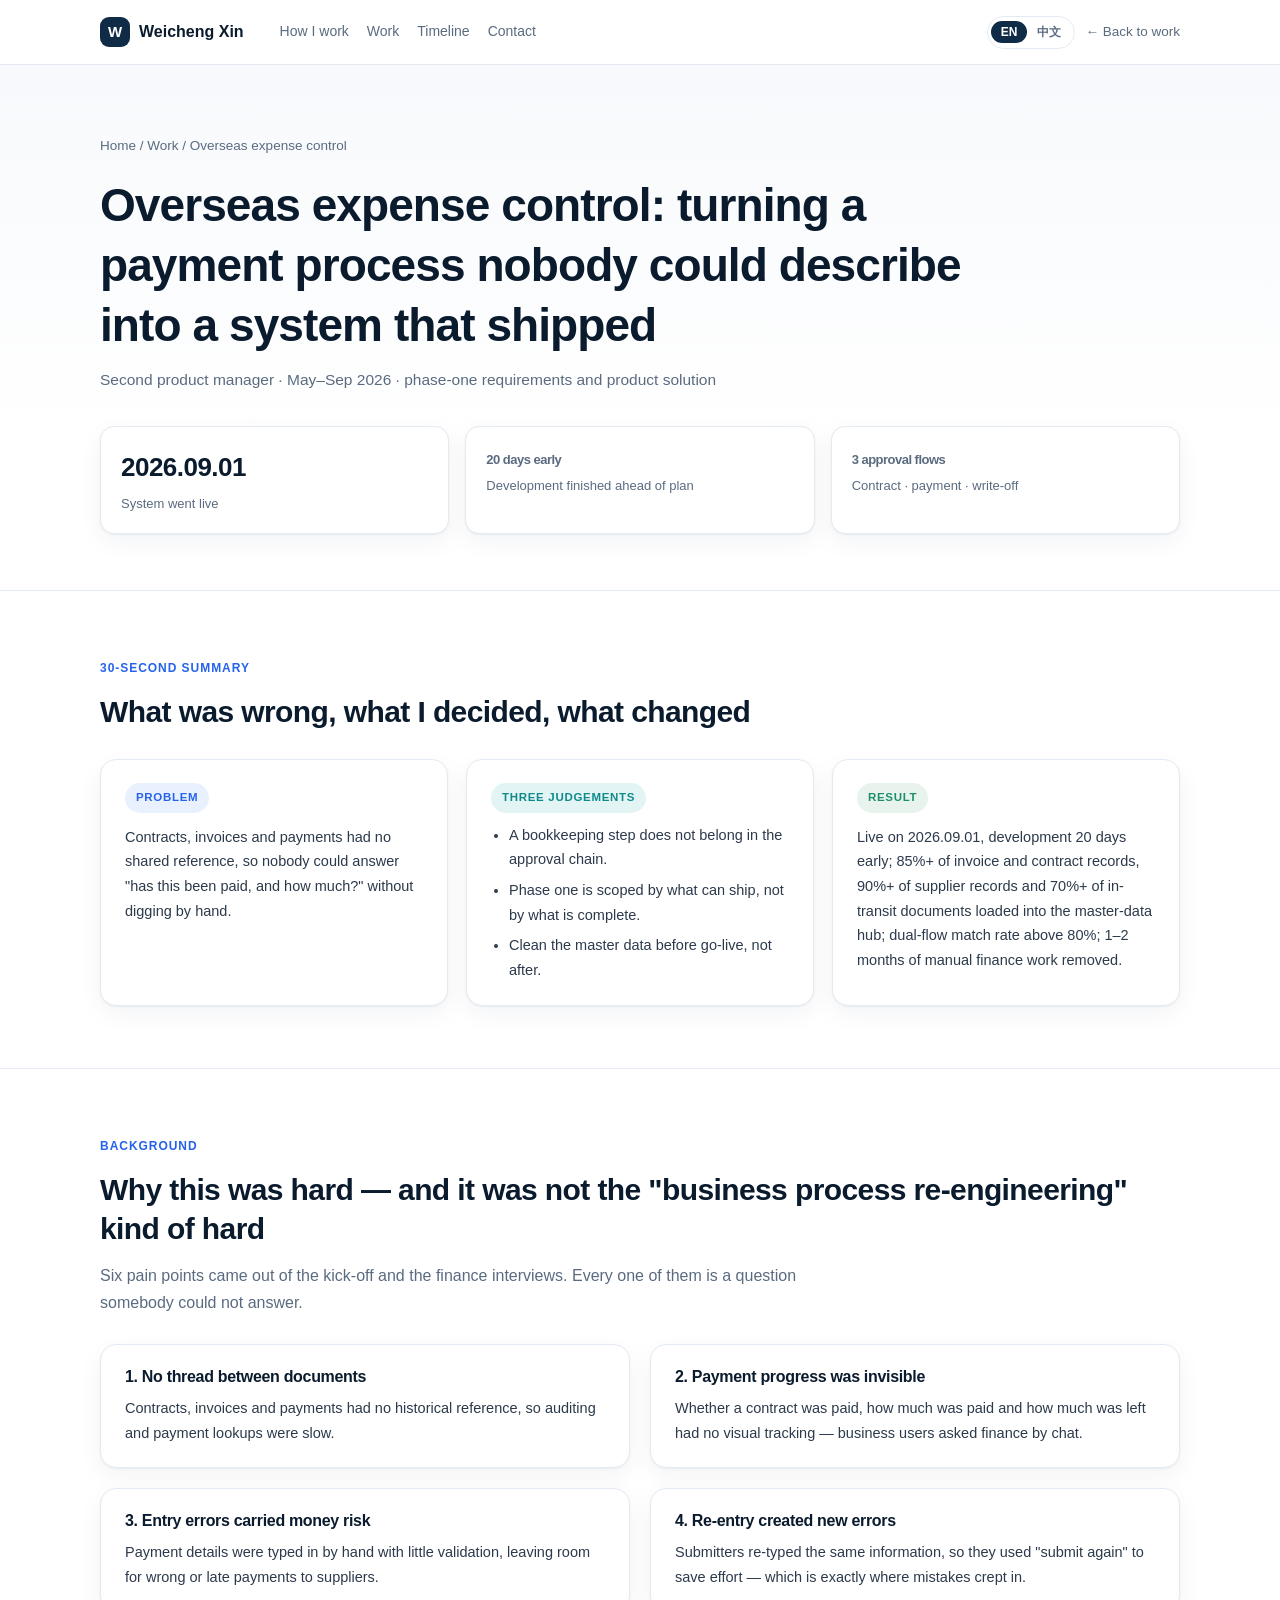
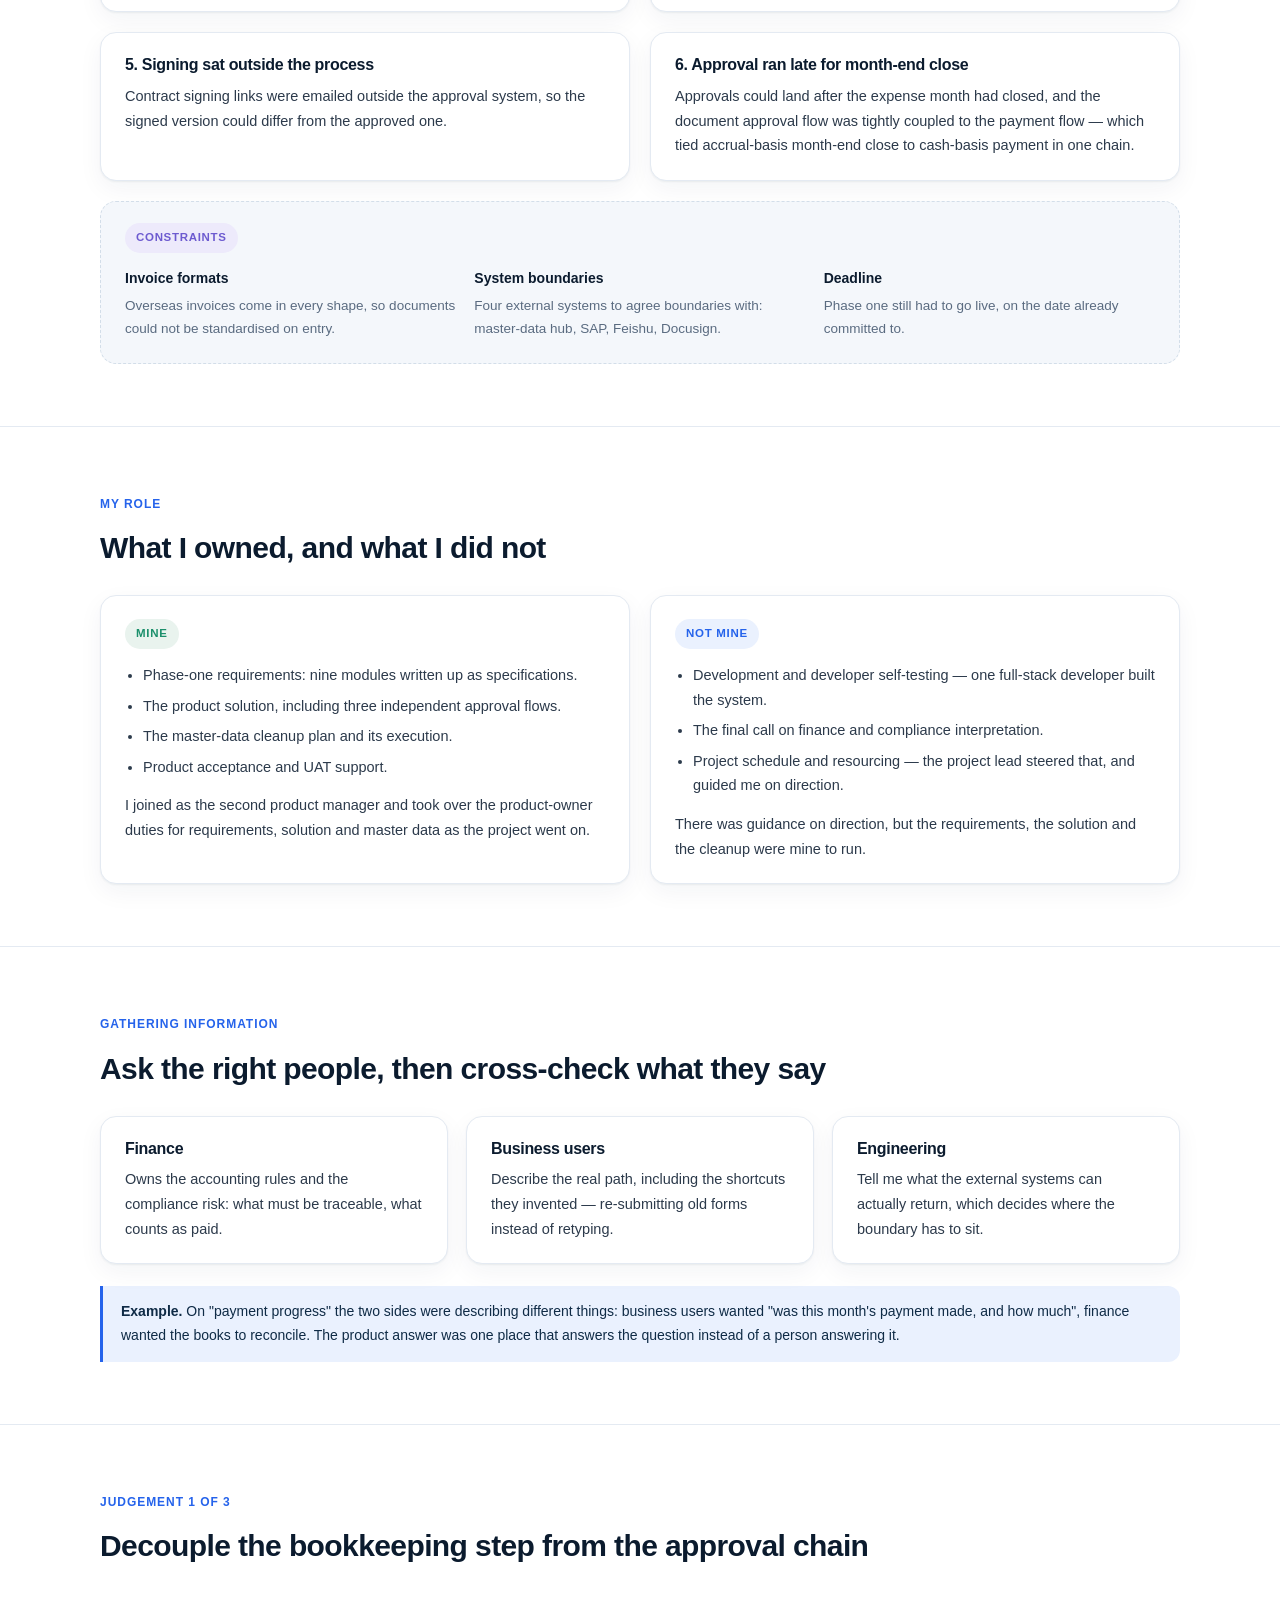
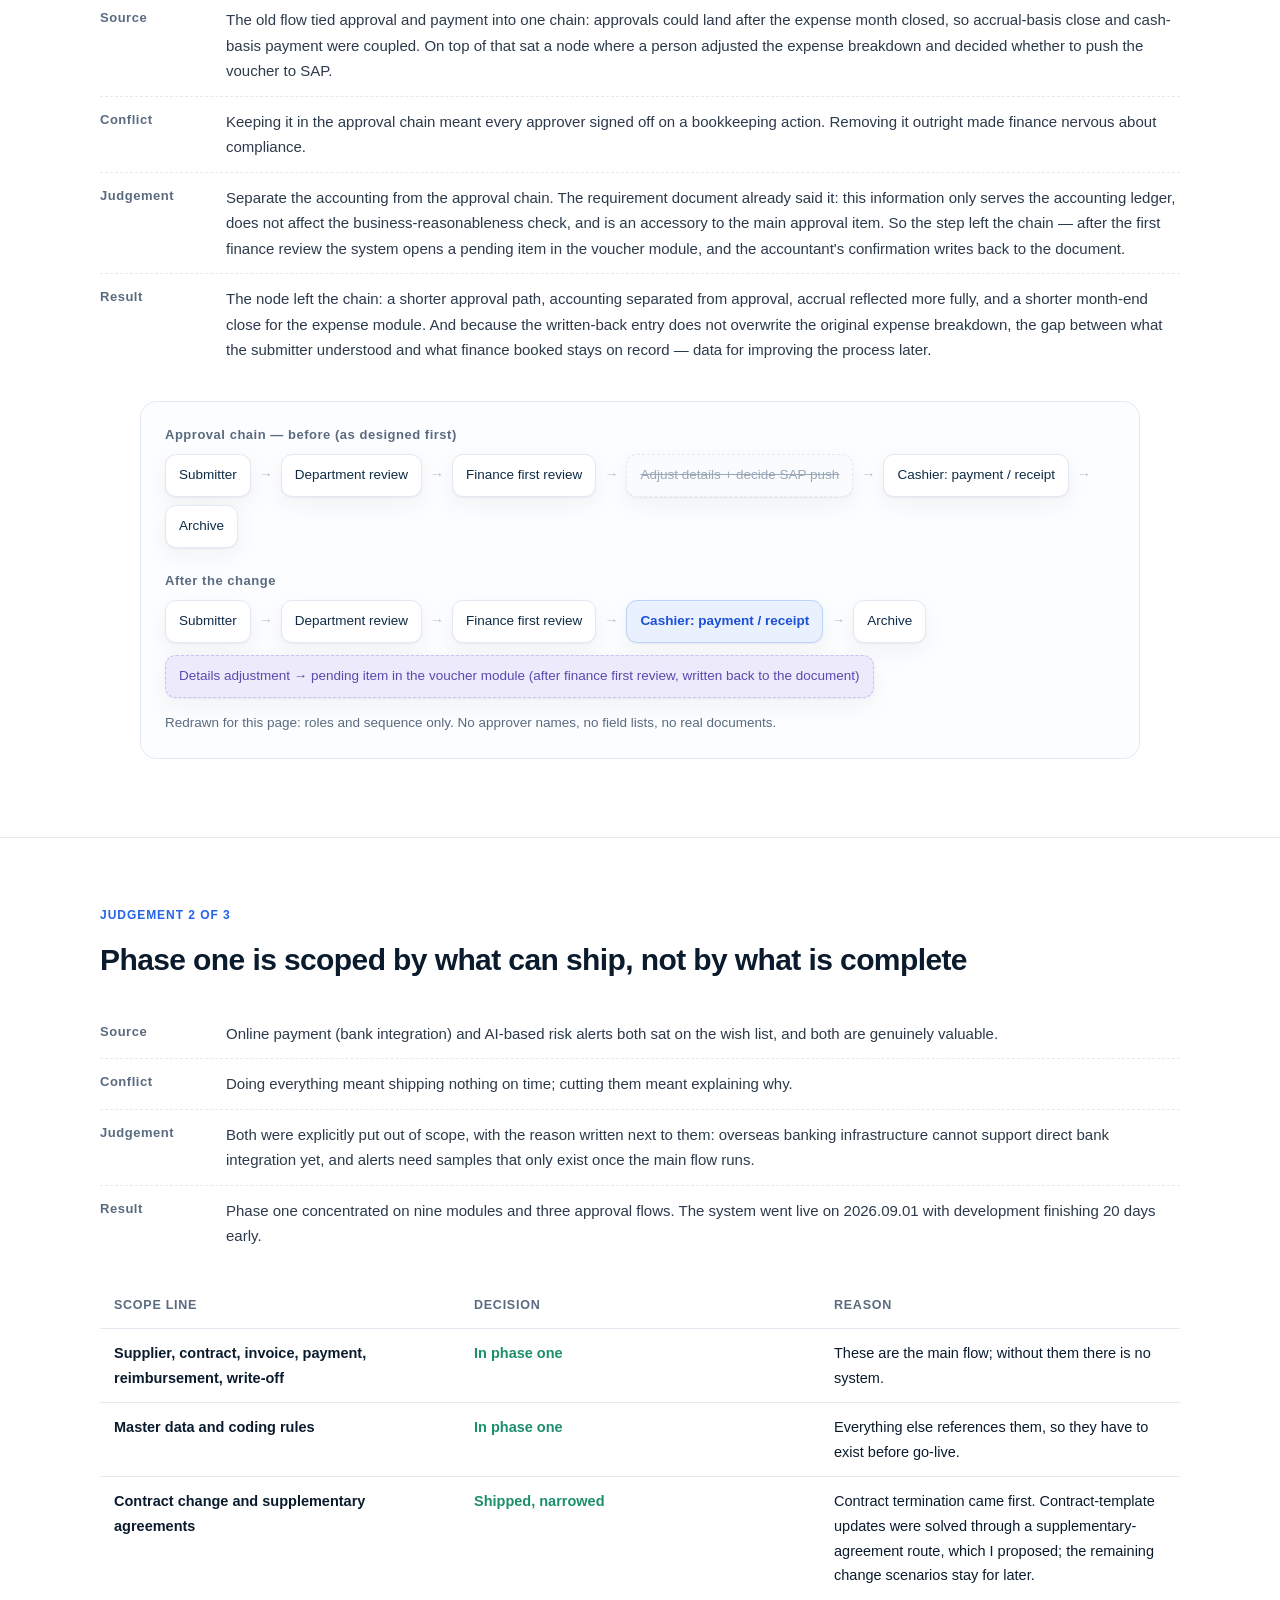
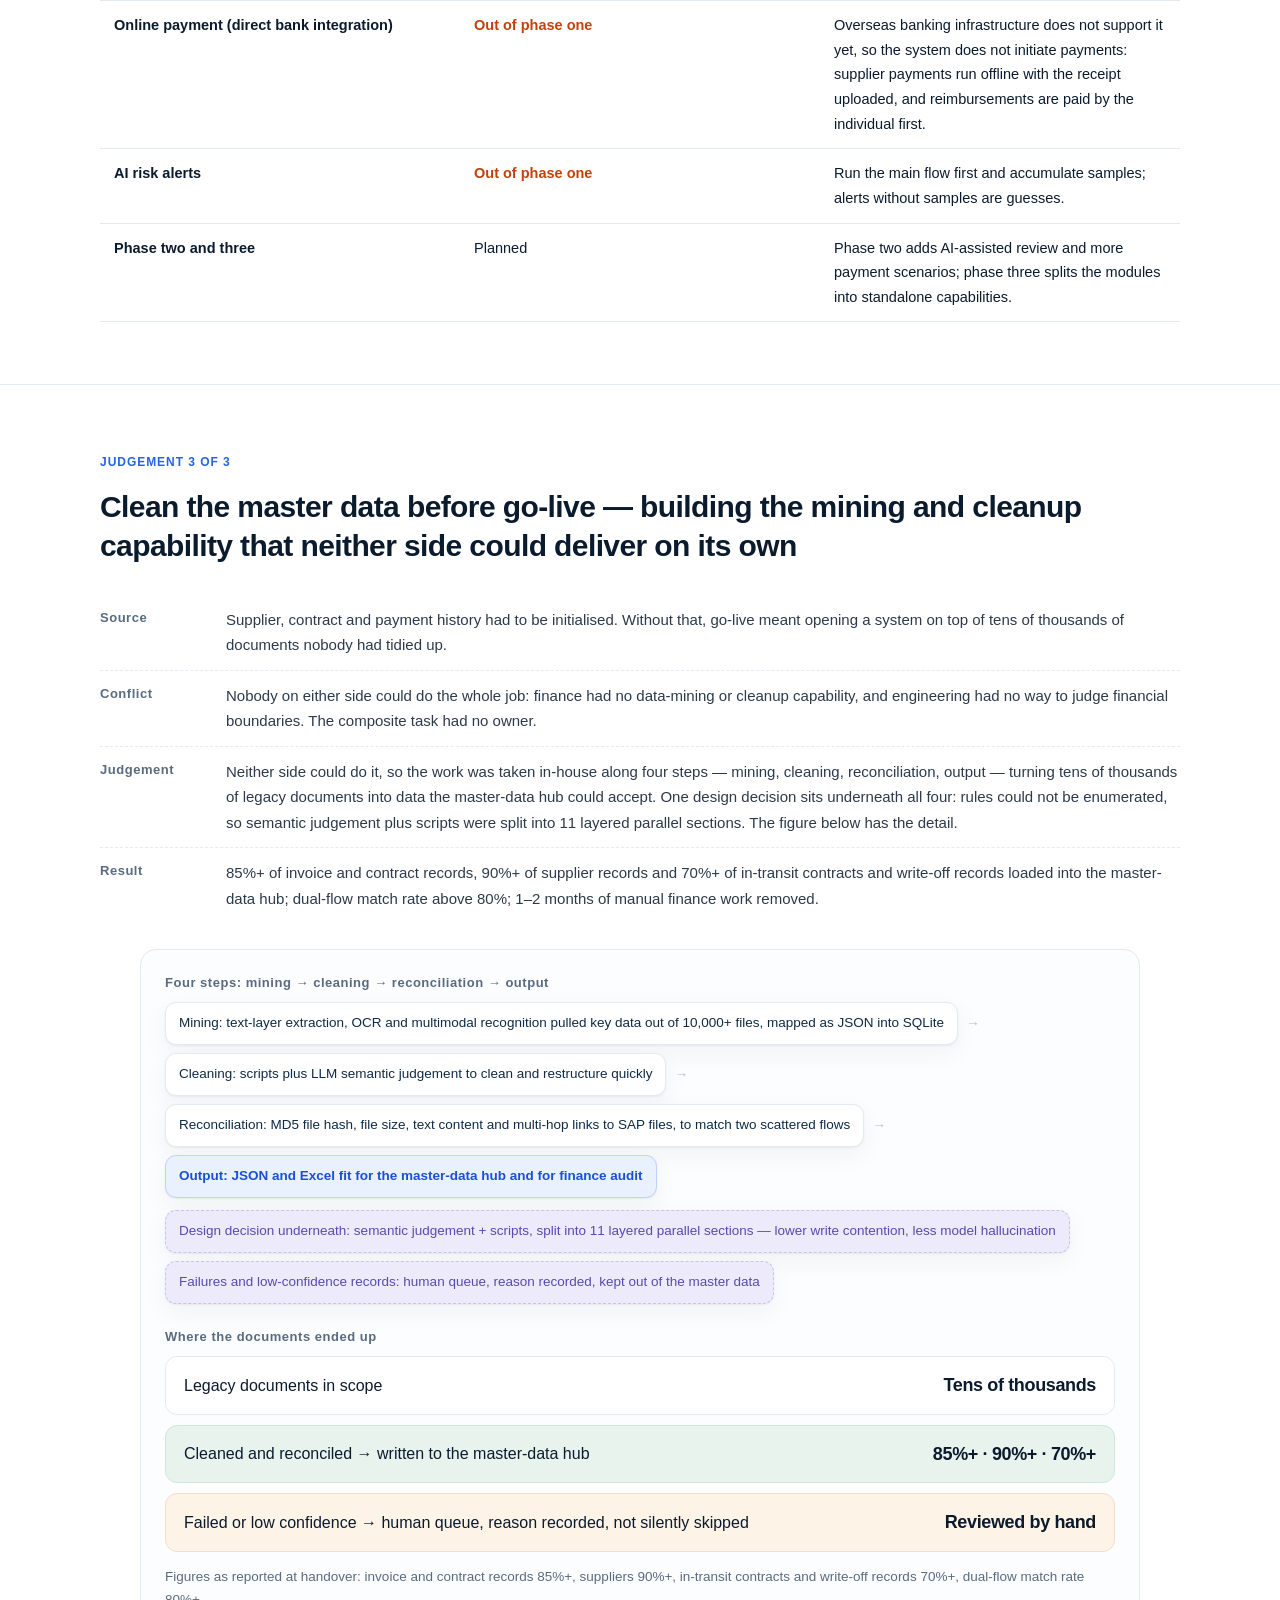
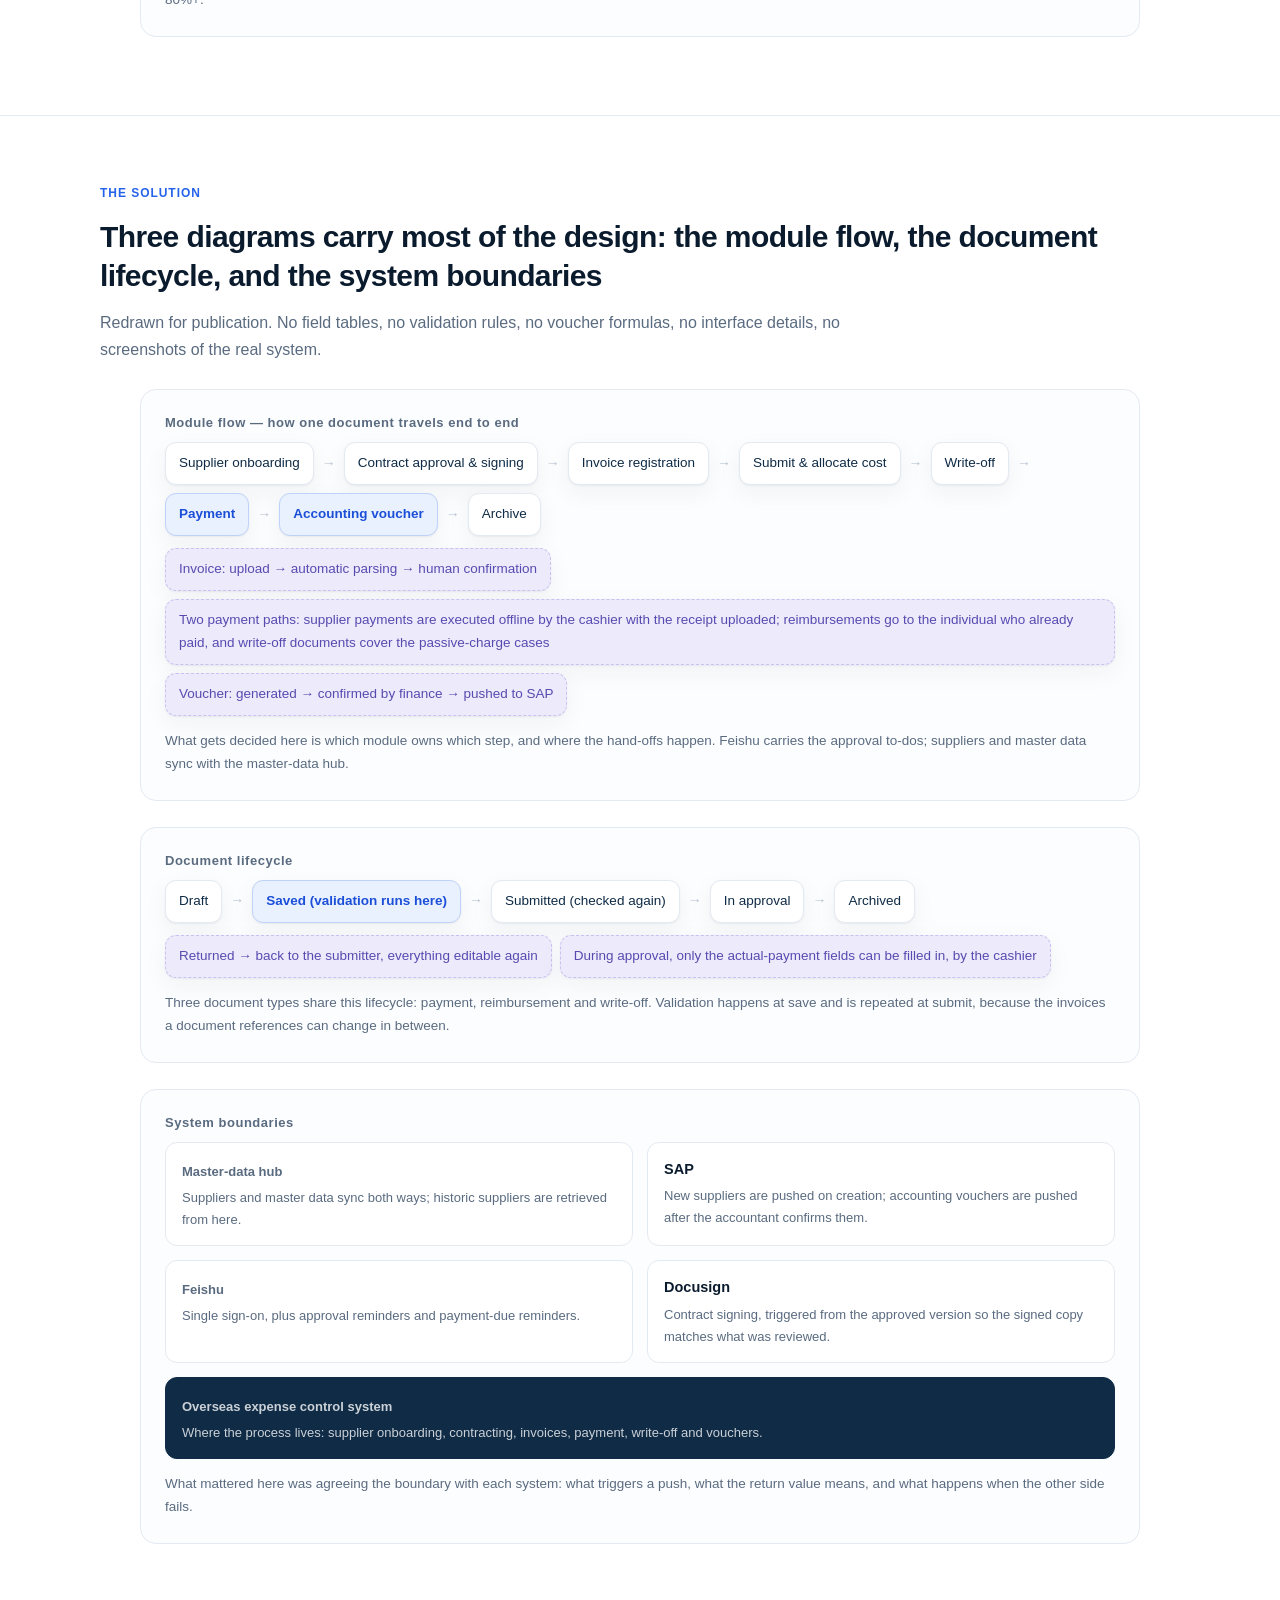
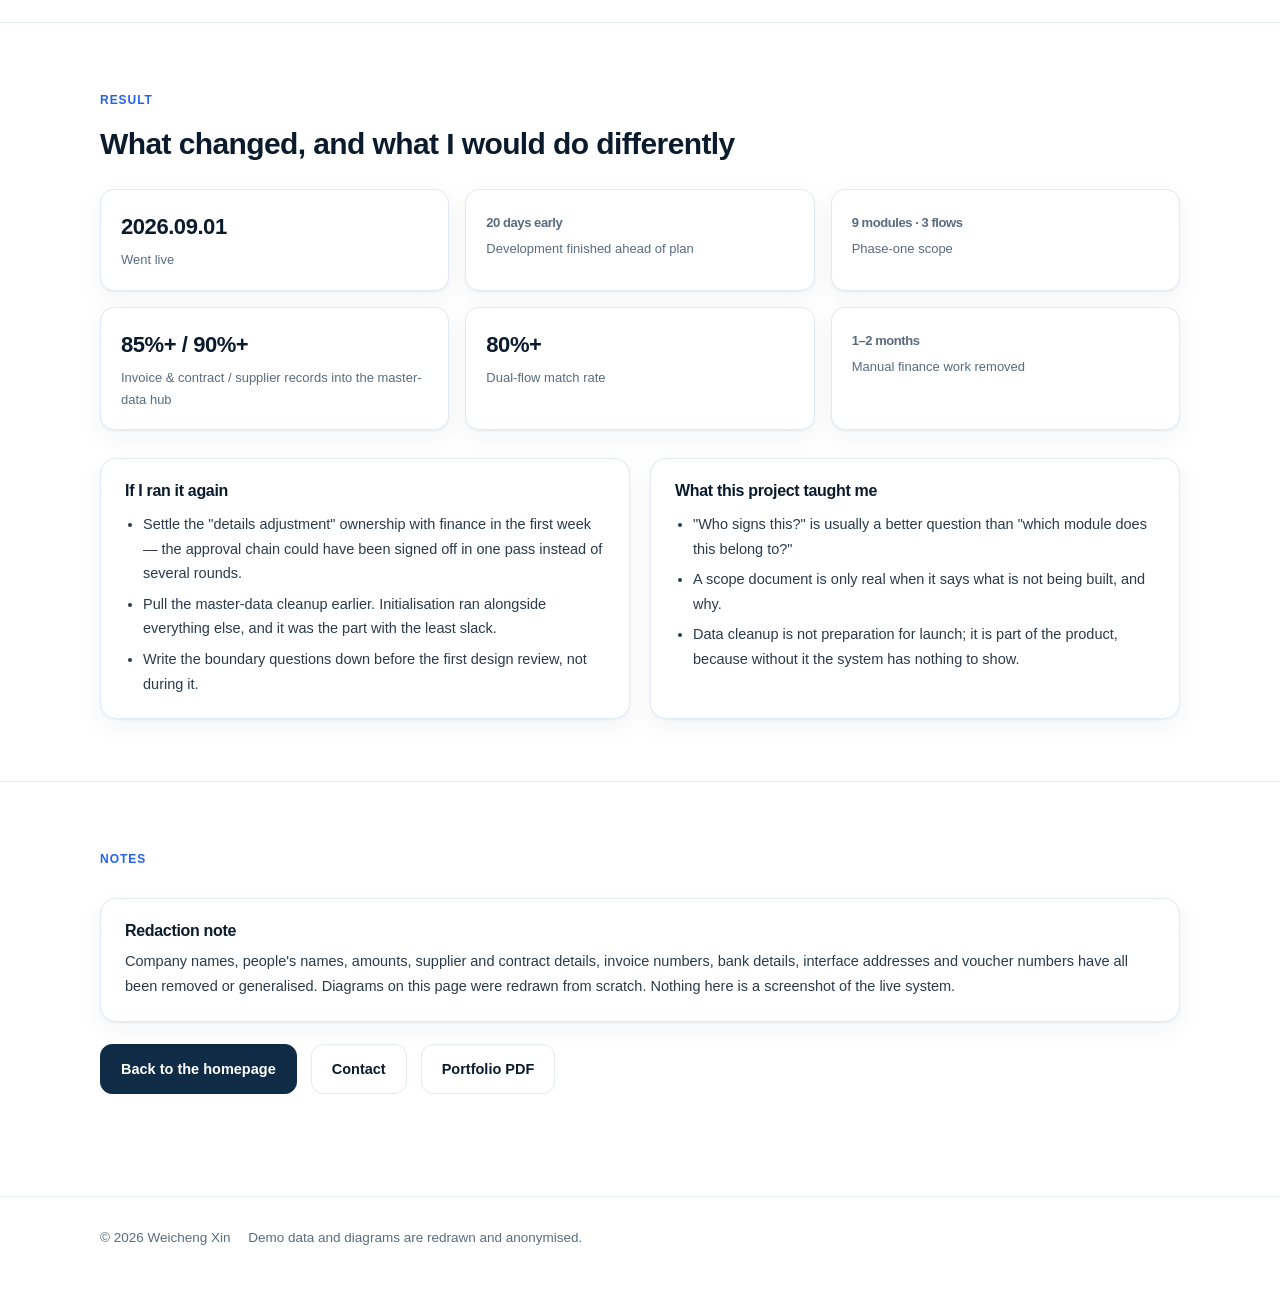
==== case/overseas-expense/index.html @ 62b9ebfd "Add the overseas expense control case study page New page: case/overseas-expense/ with six pain poin" ====
<!DOCTYPE html>
<html lang="zh" data-lang="zh">
<head>
<meta charset="utf-8">
<meta name="viewport" content="width=device-width, initial-scale=1">
<title>海外费控系统 · 案例 | Weicheng Xin</title>
<meta name="description" content="Case study: an overseas expense control system taken from requirements to launch — three judgements, three redrawn diagrams, and what changed.">
<meta name="theme-color" content="#0B1B2E">
<style>
  :root {
    --navy: #0B1B2E; --navy-2: #0F2B46; --blue: #2563EB; --blue-soft: #EAF1FE;
    --teal: #0F8A8A; --teal-soft: #E3F4F4; --green: #1B8F6B; --green-soft: #E9F3EE;
    --purple: #6D5BD0; --purple-soft: #EDEAFB;
    --text: #2C3A4B; --gray: #5A6B80; --line: #E4EAF2; --bg: #F7F9FC;
    --shadow-s: 0 1px 2px rgba(15, 43, 70, .06), 0 8px 24px rgba(15, 43, 70, .05);
    --shadow-m: 0 2px 4px rgba(15, 43, 70, .07), 0 18px 40px rgba(15, 43, 70, .09);
    --radius: 20px;
  }
  * { box-sizing: border-box; }
  html { scroll-behavior: smooth; }
  body {
    margin: 0; background: #fff; color: var(--navy); line-height: 1.7;
    font-family: -apple-system, BlinkMacSystemFont, "Segoe UI", "PingFang SC",
                 "Hiragino Sans GB", "Microsoft YaHei", Helvetica, Arial, sans-serif;
    -webkit-font-smoothing: antialiased; overflow-x: hidden;
  }
  html[data-lang="en"] [data-zh],
  html[data-lang="zh"] [data-en] { display: none !important; }
  a { color: inherit; text-decoration: none; }
  h1, h2, h3, h4 { line-height: 1.3; letter-spacing: -.02em; }
  p { margin: 0; }
  p, li, td, th, .step, .v, .sys span, .funnel-row span { overflow-wrap: break-word; word-break: break-word; }
  table.scope { table-layout: fixed; }
  table.scope td, table.scope th { word-break: break-word; overflow-wrap: anywhere; }
  .wrap { width: min(1080px, 92vw); margin: 0 auto; }

  /* ---------- nav ---------- */
  header.nav {
    position: sticky; top: 0; z-index: 20; background: rgba(255, 255, 255, .9);
    backdrop-filter: blur(12px); border-bottom: 1px solid var(--line);
  }
  .nav-inner { display: flex; align-items: center; gap: 14px; height: 64px; }
  .brand { display: flex; align-items: center; gap: 9px; font-weight: 700; }
  .brand-mark {
    width: 30px; height: 30px; border-radius: 9px; background: var(--navy-2); color: #fff;
    display: grid; place-items: center; font-size: 15px; font-weight: 700;
  }
  .nav-links { display: flex; gap: 18px; margin-left: 22px; font-size: 14px; color: var(--gray); }
  .nav-links a:hover { color: var(--blue); }
  .nav-right { margin-left: auto; display: flex; align-items: center; gap: 10px; }
  .lang-switch {
    display: inline-flex; align-items: center; border: 1px solid var(--line); background: #fff;
    border-radius: 999px; padding: 3px; cursor: pointer; font-size: 12px; font-weight: 700; color: var(--gray);
  }
  .lang-switch span { padding: 4px 10px; border-radius: 999px; }
  html[data-lang="en"] .lang-switch .opt-en,
  html[data-lang="zh"] .lang-switch .opt-zh { background: var(--navy-2); color: #fff; }
  .back { font-size: 13.5px; color: var(--gray); }
  .back:hover { color: var(--blue); }

  /* ---------- layout ---------- */
  main { padding-bottom: 40px; }
  .screen { padding: 62px 0; border-top: 1px solid var(--line); }
  .screen:first-of-type { border-top: none; }
  .kicker {
    display: inline-flex; align-items: center; gap: 8px; font-size: 12px; font-weight: 700;
    letter-spacing: .08em; text-transform: uppercase; color: var(--blue);
  }
  html[data-lang="zh"] .kicker { letter-spacing: .04em; }
  .screen h2 { font-size: clamp(22px, 3vw, 30px); margin: 12px 0 14px; }
  .lead { color: var(--gray); font-size: 16px; max-width: 760px; }
  .grid2 { display: grid; grid-template-columns: 1fr 1fr; gap: 20px; margin-top: 28px; }
  .grid3 { display: grid; grid-template-columns: repeat(3, 1fr); gap: 18px; margin-top: 28px; }
  .card { background: #fff; border: 1px solid var(--line); border-radius: 16px; padding: 22px 24px; box-shadow: var(--shadow-s); }
  .card h4 { margin: 0 0 8px; font-size: 16px; }
  .card p { color: var(--text); font-size: 14.5px; }
  .card ul { margin: 10px 0 0; padding-left: 18px; color: var(--text); font-size: 14.5px; }
  .card li { margin-top: 6px; }
  .muted { color: var(--gray); font-size: 13.5px; }
  .tag {
    display: inline-flex; align-items: center; gap: 7px; font-size: 11.5px; font-weight: 700;
    letter-spacing: .06em; text-transform: uppercase; padding: 5px 11px; border-radius: 999px;
    background: var(--blue-soft); color: var(--blue);
  }
  .tag.teal { background: var(--teal-soft); color: var(--teal); }
  .tag.green { background: var(--green-soft); color: var(--green); }
  .tag.purple { background: var(--purple-soft); color: var(--purple); }
  .note {
    margin-top: 22px; border-left: 3px solid var(--blue); background: var(--blue-soft);
    border-radius: 0 12px 12px 0; padding: 14px 18px; font-size: 14px; color: var(--navy-2);
  }
  /* 约束条：与上面的痛点卡在视觉上分开 */
  .card.constraints { background: #F4F7FB; border-style: dashed; border-color: #D3DEE9; box-shadow: none; padding: 20px 24px 22px; }
  .constraint-grid { display: grid; grid-template-columns: repeat(3, 1fr); gap: 18px; margin-top: 14px; }
  .constraint b { display: block; font-size: 14px; color: var(--navy); }
  .constraint > span { display: block; margin-top: 5px; font-size: 13.5px; color: var(--gray); }

  /* ---------- hero ---------- */
  .hero { padding: 70px 0 56px; background: linear-gradient(180deg, #F7F9FC 0%, #FFFFFF 72%); }
  .crumb { font-size: 13.5px; color: var(--gray); }
  .crumb a:hover { color: var(--blue); }
  .hero h1 { font-size: clamp(28px, 4.4vw, 46px); margin: 18px 0 12px; max-width: 900px; }
  .hero .role { color: var(--gray); font-size: 15.5px; }
  .stats { display: grid; grid-template-columns: repeat(3, 1fr); gap: 16px; margin-top: 32px; }
  .stat { background: #fff; border: 1px solid var(--line); border-radius: 14px; padding: 18px 20px; box-shadow: var(--shadow-s); }
  .stat b { display: block; font-size: 26px; letter-spacing: -.02em; }
  .stat span { display: block; margin-top: 4px; font-size: 13px; color: var(--gray); }

  /* ---------- flows and diagrams ---------- */
  .flow { margin-top: 24px; }
  .flow-row { display: flex; flex-wrap: wrap; align-items: center; gap: 8px; }
  .step {
    background: #fff; border: 1px solid var(--line); border-radius: 11px; padding: 9px 13px;
    font-size: 13.5px; color: var(--navy-2); box-shadow: var(--shadow-s);
  }
  .step.accent { border-color: #BFD2F8; background: var(--blue-soft); color: #1B4FD8; font-weight: 600; }
  .step.moved { border-style: dashed; border-color: #C9C2F0; background: var(--purple-soft); color: #574AB0; }
  .step.gone { border-style: dashed; color: #9AA8B8; text-decoration: line-through; background: #FAFBFC; }
  .arrow { color: #B6C3D3; font-size: 14px; }
  .flow-label { font-size: 13px; font-weight: 700; color: var(--gray); margin-bottom: 8px; letter-spacing: .04em; }
  .figure {
    margin-top: 26px; border: 1px solid var(--line); border-radius: 16px; background: #FCFDFE;
    padding: 22px 24px 24px;
  }
  .figure figcaption { margin-top: 14px; font-size: 13.5px; color: var(--gray); }
  .sys-grid { display: grid; grid-template-columns: 1fr 1fr; gap: 14px; }
  .sys {
    border: 1px solid var(--line); border-radius: 12px; padding: 14px 16px; background: #fff;
  }
  .sys b { display: block; font-size: 14.5px; }
  .sys span { display: block; margin-top: 4px; font-size: 13px; color: var(--gray); }
  .sys.core { grid-column: 1 / -1; background: var(--navy-2); color: #fff; border-color: var(--navy-2); }
  .sys.core span { color: rgba(255, 255, 255, .78); }
  .funnel { display: grid; gap: 10px; }
  .funnel-row {
    display: flex; align-items: center; justify-content: space-between; gap: 16px;
    border: 1px solid var(--line); border-radius: 12px; padding: 13px 18px; background: #fff;
  }
  .funnel-row .n { font-weight: 700; font-size: 18px; letter-spacing: -.02em; }
  .funnel-row.hi { background: var(--green-soft); border-color: #CFE7DC; }
  .funnel-row.warn { background: #FDF3E7; border-color: #F4DFC4; }
  table.scope { width: 100%; border-collapse: collapse; margin-top: 22px; font-size: 14.5px; }
  table.scope th, table.scope td { text-align: left; padding: 12px 14px; border-bottom: 1px solid var(--line); vertical-align: top; }
  table.scope th { font-size: 12.5px; text-transform: uppercase; letter-spacing: .06em; color: var(--gray); }
  table.scope td b { color: var(--navy); }
  .yes { color: var(--green); font-weight: 700; }
  .no { color: #C2410C; font-weight: 700; }
  .wall { display: grid; grid-template-columns: repeat(3, 1fr); gap: 16px; margin-top: 26px; }
  .wall .stat b { font-size: 22px; }
  .decision { margin-top: 30px; }
  .decision .row { display: grid; grid-template-columns: 110px 1fr; gap: 16px; padding: 12px 0; border-bottom: 1px dashed var(--line); }
  .decision .row:last-child { border-bottom: none; }
  .decision .k { font-size: 13px; font-weight: 700; color: var(--gray); letter-spacing: .04em; }
  .decision .v { font-size: 15px; color: var(--text); }
  footer.foot { border-top: 1px solid var(--line); padding: 30px 0 60px; color: var(--gray); font-size: 13.5px; }
  .next { display: flex; flex-wrap: wrap; gap: 14px; margin-top: 22px; }
  .btn {
    display: inline-flex; align-items: center; gap: 8px; padding: 12px 20px; border-radius: 12px;
    font-size: 14.5px; font-weight: 600; border: 1px solid var(--line); background: #fff;
  }
  .btn.primary { background: var(--navy-2); color: #fff; border-color: var(--navy-2); }
  .btn:hover { transform: translateY(-1px); }

  @media (max-width: 900px) {
    .grid2, .grid3, .stats, .wall, .sys-grid { grid-template-columns: 1fr; }
    .constraint-grid { grid-template-columns: 1fr; }
    .nav-links { display: none; }
    .screen { padding: 44px 0; }
    .decision .row { grid-template-columns: 1fr; gap: 4px; }
    table.scope thead { display: none; }
    table.scope, table.scope tbody, table.scope tr, table.scope td { display: block; width: 100%; }
    table.scope tr { border-bottom: 1px solid var(--line); padding: 12px 0; }
    table.scope td { border: none; padding: 3px 0; }
    .funnel-row { flex-direction: column; align-items: flex-start; gap: 6px; }
    .hero { padding: 44px 0 40px; }
  }
</style>
</head>
<body>

<header class="nav">
  <div class="wrap nav-inner">
    <a class="brand" href="../../index.html">
      <span class="brand-mark">W</span>
      <span data-en>Weicheng Xin</span>
      <span data-zh>辛伟城</span>
    </a>
    <nav class="nav-links">
      <a href="../../index.html#how"><span data-en>How I work</span><span data-zh>方法</span></a>
      <a href="../../index.html#work"><span data-en>Work</span><span data-zh>作品</span></a>
      <a href="../../index.html#timeline"><span data-en>Timeline</span><span data-zh>经历</span></a>
      <a href="../../index.html#contact"><span data-en>Contact</span><span data-zh>联系</span></a>
    </nav>
    <div class="nav-right">
      <button class="lang-switch" id="langSwitch" type="button" aria-label="Switch language">
        <span class="opt-en">EN</span><span class="opt-zh">中文</span>
      </button>
      <a class="back" href="../../index.html#work">
        <span data-en>← Back to work</span>
        <span data-zh>← 返回作品列表</span>
      </a>
    </div>
  </div>
</header>

<main>

<!-- ============ S1 Hero ============ -->
<section class="hero">
  <div class="wrap">
    <div class="crumb">
      <a href="../../index.html"><span data-en>Home</span><span data-zh>首页</span></a>
      <span> / </span>
      <a href="../../index.html#work"><span data-en>Work</span><span data-zh>作品</span></a>
      <span> / </span>
      <span data-en>Overseas expense control</span><span data-zh>海外费控系统</span>
    </div>

    <h1>
      <span data-en>Overseas expense control: turning a payment process nobody could describe into a system that shipped</span>
      <span data-zh>海外费控系统：把一条说不清的付款流程，做成能上线的系统</span>
    </h1>
    <p class="role">
      <span data-en>Second product manager · May–Sep 2026 · phase-one requirements and product solution</span>
      <span data-zh>二号产品经理 · 2026.05–09 · 一期需求与产品方案</span>
    </p>

    <div class="stats">
      <div class="stat">
        <b>2026.09.01</b>
        <span data-en>System went live</span>
        <span data-zh>系统上线</span>
      </div>
      <div class="stat">
        <b><span data-en>20 days early</span><span data-zh>提前 20 天</span></b>
        <span data-en>Development finished ahead of plan</span>
        <span data-zh>开发完成早于计划</span>
      </div>
      <div class="stat">
        <b><span data-en>3 approval flows</span><span data-zh>3 条审批流</span></b>
        <span data-en>Contract · payment · write-off</span>
        <span data-zh>合同 · 付款单 · 核销单</span>
      </div>
    </div>
  </div>
</section>

<!-- ============ S2 30 秒摘要 ============ -->
<section class="screen">
  <div class="wrap">
    <div class="kicker"><span data-en>30-second summary</span><span data-zh>30 秒摘要</span></div>
    <h2>
      <span data-en>What was wrong, what I decided, what changed</span>
      <span data-zh>问题在哪、我判断了什么、最后变了什么</span>
    </h2>
    <div class="grid3">
      <div class="card">
        <span class="tag"><span data-en>Problem</span><span data-zh>问题</span></span>
        <p style="margin-top:12px">
          <span data-en>Contracts, invoices and payments had no shared reference, so nobody could answer "has this been paid, and how much?" without digging by hand.</span>
          <span data-zh>合同、发票、付款之间没有单号关联，「这笔付了吗、付了多少」只能靠人工翻记录回答。</span>
        </p>
      </div>
      <div class="card">
        <span class="tag teal"><span data-en>Three judgements</span><span data-zh>三个判断</span></span>
        <ul>
          <li><span data-en>A bookkeeping step does not belong in the approval chain.</span><span data-zh>记账动作不该占用审批链的签字。</span></li>
          <li><span data-en>Phase one is scoped by what can ship, not by what is complete.</span><span data-zh>一期范围用「能不能上线」定，不用「完不完整」定。</span></li>
          <li><span data-en>Clean the master data before go-live, not after.</span><span data-zh>主数据要先清洗再上线，不能上线后再补。</span></li>
        </ul>
      </div>
      <div class="card">
        <span class="tag green"><span data-en>Result</span><span data-zh>结果</span></span>
        <p style="margin-top:12px">
          <span data-en>Live on 2026.09.01, development 20 days early; 85%+ of invoice and contract records, 90%+ of supplier records and 70%+ of in-transit documents loaded into the master-data hub; dual-flow match rate above 80%; 1–2 months of manual finance work removed.</span>
          <span data-zh>2026.09.01 上线、开发提前 20 天；85%+ 发票合同、90%+ 供应商、70%+ 在途单据进入主数据中心；双流程勾稽率 80%+；减少财务 1–2 个月人工。</span>
        </p>
      </div>
    </div>
  </div>
</section>

<!-- ============ S3 背景与约束 ============ -->
<section class="screen">
  <div class="wrap">
    <div class="kicker"><span data-en>Background</span><span data-zh>背景与约束</span></div>
    <h2>
      <span data-en>Why this was hard — and it was not the "business process re-engineering" kind of hard</span>
      <span data-zh>为什么这件事难——不是流程再造那种难</span>
    </h2>
    <p class="lead">
      <span data-en>Six pain points came out of the kick-off and the finance interviews. Every one of them is a question somebody could not answer.</span>
      <span data-zh>启动会和财务访谈里暴露出六个痛点，每一个都是「有人答不上来的一个问题」。</span>
    </p>
    <div class="grid2">
      <div class="card">
        <h4><span data-en>1. No thread between documents</span><span data-zh>1. 单据之间没有关联</span></h4>
        <p><span data-en>Contracts, invoices and payments had no historical reference, so auditing and payment lookups were slow.</span><span data-zh>合同、发票与付款环节缺乏历史单号关联，审核及付款记录查询效率低。</span></p>
      </div>
      <div class="card">
        <h4><span data-en>2. Payment progress was invisible</span><span data-zh>2. 付款进度看不见</span></h4>
        <p><span data-en>Whether a contract was paid, how much was paid and how much was left had no visual tracking — business users asked finance by chat.</span><span data-zh>合同是否完成付款、已付与未付金额没有可视化追踪，业务只能反复问财务。</span></p>
      </div>
      <div class="card">
        <h4><span data-en>3. Entry errors carried money risk</span><span data-zh>3. 录入错误带着资金风险</span></h4>
        <p><span data-en>Payment details were typed in by hand with little validation, leaving room for wrong or late payments to suppliers.</span><span data-zh>付款信息录入缺少有效校验，存在向供应商错付、迟付的资金风险。</span></p>
      </div>
      <div class="card">
        <h4><span data-en>4. Re-entry created new errors</span><span data-zh>4. 重复录入制造新错误</span></h4>
        <p><span data-en>Submitters re-typed the same information, so they used "submit again" to save effort — which is exactly where mistakes crept in.</span><span data-zh>提单需要录入大量重复信息，大家频繁用「再次提交」简化操作，反而更容易错漏。</span></p>
      </div>
      <div class="card">
        <h4><span data-en>5. Signing sat outside the process</span><span data-zh>5. 签署游离在流程外</span></h4>
        <p><span data-en>Contract signing links were emailed outside the approval system, so the signed version could differ from the approved one.</span><span data-zh>签署链接通过邮箱独立发送、未集成进审批系统，存在版本不一致与被篡改的风险。</span></p>
      </div>
      <div class="card">
        <h4><span data-en>6. Approval ran late for month-end close</span><span data-zh>6. 审批赶不上月结</span></h4>
        <p><span data-en>Approvals could land after the expense month had closed, and the document approval flow was tightly coupled to the payment flow — which tied accrual-basis month-end close to cash-basis payment in one chain.</span><span data-zh>审批可能晚于费用月结，而单据审批流与付款流耦合严重——等于把月结的权责发生制和付款的收付实现制绑在同一条链上。</span></p>
      </div>
      <div class="card constraints" style="grid-column: 1 / -1">
        <span class="tag purple"><span data-en>Constraints</span><span data-zh>约束条件</span></span>
        <div class="constraint-grid">
          <div class="constraint">
            <b><span data-en>Invoice formats</span><span data-zh>票据形态</span></b>
            <span data-en>Overseas invoices come in every shape, so documents could not be standardised on entry.</span>
            <span data-zh>海外票据形式难以统一，无法在入口处做成标准格式。</span>
          </div>
          <div class="constraint">
            <b><span data-en>System boundaries</span><span data-zh>系统边界</span></b>
            <span data-en>Four external systems to agree boundaries with: master-data hub, SAP, Feishu, Docusign.</span>
            <span data-zh>四个外部系统要谈清边界：主数据中心、SAP、飞书、Docusign。</span>
          </div>
          <div class="constraint">
            <b><span data-en>Deadline</span><span data-zh>交付时间</span></b>
            <span data-en>Phase one still had to go live, on the date already committed to.</span>
            <span data-zh>一期仍然必须在既定日期上线。</span>
          </div>
        </div>
      </div>
    </div>
  </div>
</section>

<!-- ============ S4 我的角色与边界 ============ -->
<section class="screen">
  <div class="wrap">
    <div class="kicker"><span data-en>My role</span><span data-zh>我的角色与边界</span></div>
    <h2>
      <span data-en>What I owned, and what I did not</span>
      <span data-zh>我负责什么，不负责什么</span>
    </h2>
    <div class="grid2">
      <div class="card">
        <span class="tag green"><span data-en>Mine</span><span data-zh>我负责</span></span>
        <ul style="margin-top:14px">
          <li><span data-en>Phase-one requirements: nine modules written up as specifications.</span><span data-zh>一期需求：九个模块的规格文档。</span></li>
          <li><span data-en>The product solution, including three independent approval flows.</span><span data-zh>产品方案，含合同、付款单、核销单三条独立审批流。</span></li>
          <li><span data-en>The master-data cleanup plan and its execution.</span><span data-zh>旧流程主数据清洗方案与执行。</span></li>
          <li><span data-en>Product acceptance and UAT support.</span><span data-zh>产品验收与 UAT 配合。</span></li>
        </ul>
        <p class="muted" style="margin-top:14px">
          <span data-en>I joined as the second product manager and took over the product-owner duties for requirements, solution and master data as the project went on.</span>
          <span data-zh>我以二号产品经理入职，项目推进过程中由我承担需求、产品方案与主数据的产品负责人职责。</span>
        </p>
      </div>
      <div class="card">
        <span class="tag"><span data-en>Not mine</span><span data-zh>不是我做的</span></span>
        <ul style="margin-top:14px">
          <li><span data-en>Development and developer self-testing — one full-stack developer built the system.</span><span data-zh>开发与研发自测：团队里有一位全栈开发做实现。</span></li>
          <li><span data-en>The final call on finance and compliance interpretation.</span><span data-zh>财务与合规口径的最终解释。</span></li>
          <li><span data-en>Project schedule and resourcing — the project lead steered that, and guided me on direction.</span><span data-zh>项目进度与资源安排：由项目负责人把控，他在方向上给我指导。</span></li>
        </ul>
        <p class="muted" style="margin-top:14px">
          <span data-en>There was guidance on direction, but the requirements, the solution and the cleanup were mine to run.</span>
          <span data-zh>方向上有人指导，但需求、方案和清洗基本由我负责。</span>
        </p>
      </div>
    </div>
  </div>
</section>

<!-- ============ S5 信息收集 ============ -->
<section class="screen">
  <div class="wrap">
    <div class="kicker"><span data-en>Gathering information</span><span data-zh>我怎么拿到信息</span></div>
    <h2>
      <span data-en>Ask the right people, then cross-check what they say</span>
      <span data-zh>先问对的人，再交叉验证</span>
    </h2>
    <div class="grid3">
      <div class="card">
        <h4><span data-en>Finance</span><span data-zh>财务</span></h4>
        <p><span data-en>Owns the accounting rules and the compliance risk: what must be traceable, what counts as paid.</span><span data-zh>掌握核算口径与合规风险：什么必须可追溯、什么才算已付。</span></p>
      </div>
      <div class="card">
        <h4><span data-en>Business users</span><span data-zh>业务</span></h4>
        <p><span data-en>Describe the real path, including the shortcuts they invented — re-submitting old forms instead of retyping.</span><span data-zh>讲真实操作路径，包括他们自己发明的捷径：直接「再次提交」旧单据。</span></p>
      </div>
      <div class="card">
        <h4><span data-en>Engineering</span><span data-zh>研发</span></h4>
        <p><span data-en>Tell me what the external systems can actually return, which decides where the boundary has to sit.</span><span data-zh>告诉我外部系统实际能返回什么，这决定了边界画在哪里。</span></p>
      </div>
    </div>
    <div class="note">
      <span data-en><b>Example.</b> On "payment progress" the two sides were describing different things: business users wanted "was this month's payment made, and how much", finance wanted the books to reconcile. The product answer was one place that answers the question instead of a person answering it.</span>
      <span data-zh><b>举个例子。</b>「付款进度」这件事，业务说的和财务说的不是一回事：业务要的是「这个月付了吗、付了多少」，财务要的是账实一致。产品上的答案是把答案放在一个地方，而不是让某个人反复去答。</span>
    </div>
  </div>
</section>

<!-- ============ S6 判断一 ============ -->
<section class="screen">
  <div class="wrap">
    <div class="kicker"><span data-en>Judgement 1 of 3</span><span data-zh>判断一 / 三</span></div>
    <h2>
      <span data-en>Decouple the bookkeeping step from the approval chain</span>
      <span data-zh>把记账动作从审批链解耦出去</span>
    </h2>

    <div class="decision">
      <div class="row">
        <div class="k"><span data-en>Source</span><span data-zh>来源</span></div>
        <div class="v"><span data-en>The old flow tied approval and payment into one chain: approvals could land after the expense month closed, so accrual-basis close and cash-basis payment were coupled. On top of that sat a node where a person adjusted the expense breakdown and decided whether to push the voucher to SAP.</span><span data-zh>旧流程把审批和付款绑在同一条链上：审批可能晚于费用月结，月结的权责发生制与付款的收付实现制因此耦合在一起。链上还有一个节点，由人工调整费用明细，并判断是否把凭证推送到 SAP。</span></div>
      </div>
      <div class="row">
        <div class="k"><span data-en>Conflict</span><span data-zh>冲突</span></div>
        <div class="v"><span data-en>Keeping it in the approval chain meant every approver signed off on a bookkeeping action. Removing it outright made finance nervous about compliance.</span><span data-zh>留在审批链里，等于每个审批人都要替一个记账动作签字；直接删掉，财务担心合规。</span></div>
      </div>
      <div class="row">
        <div class="k"><span data-en>Judgement</span><span data-zh>判断</span></div>
        <div class="v"><span data-en>Separate the accounting from the approval chain. The requirement document already said it: this information only serves the accounting ledger, does not affect the business-reasonableness check, and is an accessory to the main approval item. So the step left the chain — after the first finance review the system opens a pending item in the voucher module, and the accountant's confirmation writes back to the document.</span><span data-zh>把核算从审批链里拆出去，模块分离。需求文档里其实已经写清楚了：这部分信息只面向财务核算账目、不影响前端业务合理性审核，属于主审批事项的附属信息。所以财务初审后系统自动生成核算凭证的待处理项，核算人员确认后回写单据。</span></div>
      </div>
      <div class="row">
        <div class="k"><span data-en>Result</span><span data-zh>结果</span></div>
        <div class="v"><span data-en>The node left the chain: a shorter approval path, accounting separated from approval, accrual reflected more fully, and a shorter month-end close for the expense module. And because the written-back entry does not overwrite the original expense breakdown, the gap between what the submitter understood and what finance booked stays on record — data for improving the process later.</span><span data-zh>这个节点离开了审批链：审批链更短，记账与审批分离，权责发生体现得更充分，费控模块的月结周期也随之缩短；同时回写不覆盖原费用明细，于是「提单人的理解」和「财务的入账」之间的差异沉下来，变成后续优化流程的数据。</span></div>
      </div>
    </div>

    <figure class="figure">
      <div class="flow-label"><span data-en>Approval chain — before (as designed first)</span><span data-zh>审批流 · 调整前（第一版设计）</span></div>
      <div class="flow-row">
        <span class="step"><span data-en>Submitter</span><span data-zh>提单人</span></span>
        <span class="arrow">→</span>
        <span class="step"><span data-en>Department review</span><span data-zh>部门审批</span></span>
        <span class="arrow">→</span>
        <span class="step"><span data-en>Finance first review</span><span data-zh>财务初审</span></span>
        <span class="arrow">→</span>
        <span class="step gone"><span data-en>Adjust details + decide SAP push</span><span data-zh>调整费用明细 + 判断是否推 SAP</span></span>
        <span class="arrow">→</span>
        <span class="step"><span data-en>Cashier: payment / receipt</span><span data-zh>出纳：付款与凭证</span></span>
        <span class="arrow">→</span>
        <span class="step"><span data-en>Archive</span><span data-zh>归档</span></span>
      </div>

      <div class="flow-label" style="margin-top:22px"><span data-en>After the change</span><span data-zh>调整后</span></div>
      <div class="flow-row">
        <span class="step"><span data-en>Submitter</span><span data-zh>提单人</span></span>
        <span class="arrow">→</span>
        <span class="step"><span data-en>Department review</span><span data-zh>部门审批</span></span>
        <span class="arrow">→</span>
        <span class="step"><span data-en>Finance first review</span><span data-zh>财务初审</span></span>
        <span class="arrow">→</span>
        <span class="step accent"><span data-en>Cashier: payment / receipt</span><span data-zh>出纳：付款与凭证</span></span>
        <span class="arrow">→</span>
        <span class="step"><span data-en>Archive</span><span data-zh>归档</span></span>
      </div>
      <div class="flow-row" style="margin-top:12px">
        <span class="step moved"><span data-en>Details adjustment → pending item in the voucher module (after finance first review, written back to the document)</span><span data-zh>费用明细调整 → 移入核算凭证模块的待处理项（财务初审后生成，确认后回写单据）</span></span>
      </div>
      <figcaption>
        <span data-en>Redrawn for this page: roles and sequence only. No approver names, no field lists, no real documents.</span>
        <span data-zh>本页重绘：只画角色与顺序，不含审批人姓名、字段清单与真实单据。</span>
      </figcaption>
    </figure>
  </div>
</section>

<!-- ============ S7 判断二 ============ -->
<section class="screen">
  <div class="wrap">
    <div class="kicker"><span data-en>Judgement 2 of 3</span><span data-zh>判断二 / 三</span></div>
    <h2>
      <span data-en>Phase one is scoped by what can ship, not by what is complete</span>
      <span data-zh>一期范围用「能不能上线」定，不用「完不完整」定</span>
    </h2>

    <div class="decision">
      <div class="row">
        <div class="k"><span data-en>Source</span><span data-zh>来源</span></div>
        <div class="v"><span data-en>Online payment (bank integration) and AI-based risk alerts both sat on the wish list, and both are genuinely valuable.</span><span data-zh>线上付款（银企直联）和 AI 预警都在愿望清单上，而且都确实有价值。</span></div>
      </div>
      <div class="row">
        <div class="k"><span data-en>Conflict</span><span data-zh>冲突</span></div>
        <div class="v"><span data-en>Doing everything meant shipping nothing on time; cutting them meant explaining why.</span><span data-zh>全做等于一期交不出来；砍掉又要解释为什么。</span></div>
      </div>
      <div class="row">
        <div class="k"><span data-en>Judgement</span><span data-zh>判断</span></div>
        <div class="v"><span data-en>Both were explicitly put out of scope, with the reason written next to them: overseas banking infrastructure cannot support direct bank integration yet, and alerts need samples that only exist once the main flow runs.</span><span data-zh>两个都明确划出本期范围，并把原因写在旁边：海外银行基建暂时做不到银企直联；AI 预警需要样本，而样本只有主流程跑起来才有。</span></div>
      </div>
      <div class="row">
        <div class="k"><span data-en>Result</span><span data-zh>结果</span></div>
        <div class="v"><span data-en>Phase one concentrated on nine modules and three approval flows. The system went live on 2026.09.01 with development finishing 20 days early.</span><span data-zh>一期集中在九个模块和三条审批流上，系统 2026.09.01 上线，开发提前 20 天完成。</span></div>
      </div>
    </div>

    <table class="scope">
      <thead>
        <tr>
          <th><span data-en>Scope line</span><span data-zh>范围</span></th>
          <th><span data-en>Decision</span><span data-zh>决定</span></th>
          <th><span data-en>Reason</span><span data-zh>原因</span></th>
        </tr>
      </thead>
      <tbody>
        <tr>
          <td><b><span data-en>Supplier, contract, invoice, payment, reimbursement, write-off</span><span data-zh>供应商、合同、发票、付款、报销、核销</span></b></td>
          <td class="yes"><span data-en>In phase one</span><span data-zh>本期做</span></td>
          <td><span data-en>These are the main flow; without them there is no system.</span><span data-zh>主流程，不做就没有系统。</span></td>
        </tr>
        <tr>
          <td><b><span data-en>Master data and coding rules</span><span data-zh>财务主数据与编码规则</span></b></td>
          <td class="yes"><span data-en>In phase one</span><span data-zh>本期做</span></td>
          <td><span data-en>Everything else references them, so they have to exist before go-live.</span><span data-zh>其他模块都要引用它们，必须在上线前就位。</span></td>
        </tr>
        <tr>
          <td><b><span data-en>Contract change and supplementary agreements</span><span data-zh>合同变更与补充协议</span></b></td>
          <td class="yes"><span data-en>Shipped, narrowed</span><span data-zh>已实现（收窄）</span></td>
          <td><span data-en>Contract termination came first. Contract-template updates were solved through a supplementary-agreement route, which I proposed; the remaining change scenarios stay for later.</span><span data-zh>合同终止先做；合同模板更新通过补充协议这条路走通了，是我提出的，其余变更场景留到后续扩展。</span></td>
        </tr>
        <tr>
          <td><b><span data-en>Online payment (direct bank integration)</span><span data-zh>线上付款（银企直联）</span></b></td>
          <td class="no"><span data-en>Out of phase one</span><span data-zh>本期不做</span></td>
          <td><span data-en>Overseas banking infrastructure does not support it yet, so the system does not initiate payments: supplier payments run offline with the receipt uploaded, and reimbursements are paid by the individual first.</span><span data-zh>海外金融基建暂不具备条件，系统不发起付款：对公支付由出纳线下执行并上传凭证，对私报销由个人先行垫付。</span></td>
        </tr>
        <tr>
          <td><b><span data-en>AI risk alerts</span><span data-zh>AI 预警</span></b></td>
          <td class="no"><span data-en>Out of phase one</span><span data-zh>本期不做</span></td>
          <td><span data-en>Run the main flow first and accumulate samples; alerts without samples are guesses.</span><span data-zh>先跑通主流程、积累样本；没有样本的预警只是猜。</span></td>
        </tr>
        <tr>
          <td><b><span data-en>Phase two and three</span><span data-zh>二期与三期</span></b></td>
          <td><span data-en>Planned</span><span data-zh>规划中</span></td>
          <td><span data-en>Phase two adds AI-assisted review and more payment scenarios; phase three splits the modules into standalone capabilities.</span><span data-zh>二期引入 AI 辅助审核、增加备用金与预付核销等场景；三期把各模块拆成独立能力平台。</span></td>
        </tr>
      </tbody>
    </table>
  </div>
</section>

<!-- ============ S8 判断三 ============ -->
<section class="screen">
  <div class="wrap">
    <div class="kicker"><span data-en>Judgement 3 of 3</span><span data-zh>判断三 / 三</span></div>
    <h2>
      <span data-en>Clean the master data before go-live — building the mining and cleanup capability that neither side could deliver on its own</span>
      <span data-zh>先清洗主数据再上线——两边各自缺一块的能力，由我补上做成</span>
    </h2>

    <div class="decision">
      <div class="row">
        <div class="k"><span data-en>Source</span><span data-zh>来源</span></div>
        <div class="v"><span data-en>Supplier, contract and payment history had to be initialised. Without that, go-live meant opening a system on top of tens of thousands of documents nobody had tidied up.</span><span data-zh>供应商、合同、付款的历史数据需要初始化；不做这一步，上线就是在几万份没整理过的旧单据上开系统。</span></div>
      </div>
      <div class="row">
        <div class="k"><span data-en>Conflict</span><span data-zh>冲突</span></div>
        <div class="v"><span data-en>Nobody on either side could do the whole job: finance had no data-mining or cleanup capability, and engineering had no way to judge financial boundaries. The composite task had no owner.</span><span data-zh>两边都做不了这件事：财务没有数据挖掘与清洗能力，研发没有财务专业边界判断——这个复合任务没人现成会做。</span></div>
      </div>
      <div class="row">
        <div class="k"><span data-en>Judgement</span><span data-zh>判断</span></div>
        <div class="v"><span data-en>Neither side could do it, so the work was taken in-house along four steps — mining, cleaning, reconciliation, output — turning tens of thousands of legacy documents into data the master-data hub could accept. One design decision sits underneath all four: rules could not be enumerated, so semantic judgement plus scripts were split into 11 layered parallel sections. The figure below has the detail.</span><span data-zh>既然两边都没有这条能力，这件事就自己做：按挖掘、清洗、勾稽、输出四步走，把上万份旧单据变成能进主数据中心的数据。四步底下压着一个设计决策——规则穷举不过来，就用语义判断结合脚本，拆成 11 个分层并行小节。细节见下面那张图。</span></div>
      </div>
      <div class="row">
        <div class="k"><span data-en>Result</span><span data-zh>结果</span></div>
        <div class="v"><span data-en>85%+ of invoice and contract records, 90%+ of supplier records and 70%+ of in-transit contracts and write-off records loaded into the master-data hub; dual-flow match rate above 80%; 1–2 months of manual finance work removed.</span><span data-zh>85%+ 发票合同、90%+ 供应商、70%+ 在途合同与提款单核销记录进入主数据中心；双流程勾稽率 80%+；减少财务 1–2 个月人工。</span></div>
      </div>
    </div>

    <figure class="figure">
      <div class="flow-label"><span data-en>Four steps: mining → cleaning → reconciliation → output</span><span data-zh>四步链路：挖掘 → 清洗 → 勾稽 → 输出</span></div>
      <div class="flow-row">
        <span class="step"><span data-en>Mining: text-layer extraction, OCR and multimodal recognition pulled key data out of 10,000+ files, mapped as JSON into SQLite</span><span data-zh>挖掘：文本层提取、OCR 与多模态识别，把上万份文件的关键数据挖出来，转成 JSON 映射进 SQLite</span></span>
        <span class="arrow">→</span>
        <span class="step"><span data-en>Cleaning: scripts plus LLM semantic judgement to clean and restructure quickly</span><span data-zh>清洗：脚本加大模型语义判断，快速清洗和重构</span></span>
        <span class="arrow">→</span>
        <span class="step"><span data-en>Reconciliation: MD5 file hash, file size, text content and multi-hop links to SAP files, to match two scattered flows</span><span data-zh>勾稽：文件哈希 MD5、文件大小、文本内容与 SAP 文件多跳，把散落的两条流程勾起来</span></span>
        <span class="arrow">→</span>
        <span class="step accent"><span data-en>Output: JSON and Excel fit for the master-data hub and for finance audit</span><span data-zh>输出：可进入主数据中心与财务审计的 JSON 和 Excel 表</span></span>
      </div>
      <div class="flow-row" style="margin-top:12px">
        <span class="step moved"><span data-en>Design decision underneath: semantic judgement + scripts, split into 11 layered parallel sections — lower write contention, less model hallucination</span><span data-zh>底下的设计决策：语义判断结合脚本，拆成 11 个分层并行小节——降低写库冲突与模型幻觉</span></span>
        <span class="step moved"><span data-en>Failures and low-confidence records: human queue, reason recorded, kept out of the master data</span><span data-zh>失败与低置信记录：进人工队列、记录原因，不污染主数据</span></span>
      </div>

      <div class="flow-label" style="margin-top:22px"><span data-en>Where the documents ended up</span><span data-zh>单据最后去了哪里</span></div>
      <div class="funnel">
        <div class="funnel-row">
          <span><span data-en>Legacy documents in scope</span><span data-zh>纳入范围的旧单据</span></span>
          <span class="n"><span data-en>Tens of thousands</span><span data-zh>上万份</span></span>
        </div>
        <div class="funnel-row hi">
          <span><span data-en>Cleaned and reconciled → written to the master-data hub</span><span data-zh>清洗与勾稽通过 → 写入主数据中心</span></span>
          <span class="n">85%+ · 90%+ · 70%+</span>
        </div>
        <div class="funnel-row warn">
          <span><span data-en>Failed or low confidence → human queue, reason recorded, not silently skipped</span><span data-zh>失败或低置信 → 人工队列，记录原因，不静默跳过</span></span>
          <span class="n"><span data-en>Reviewed by hand</span><span data-zh>人工复核</span></span>
        </div>
      </div>
      <figcaption>
        <span data-en>Figures as reported at handover: invoice and contract records 85%+, suppliers 90%+, in-transit contracts and write-off records 70%+, dual-flow match rate 80%+.</span>
        <span data-zh>数字取自交接口径：发票与合同 85%+、供应商 90%+、在途合同与核销记录 70%+，双流程勾稽率 80%+。</span>
      </figcaption>
    </figure>
  </div>
</section>

<!-- ============ S9 方案长什么样 ============ -->
<section class="screen">
  <div class="wrap">
    <div class="kicker"><span data-en>The solution</span><span data-zh>方案长什么样</span></div>
    <h2>
      <span data-en>Three diagrams carry most of the design: the module flow, the document lifecycle, and the system boundaries</span>
      <span data-zh>三张图承载了大部分设计：模块流程、单据状态机、系统集成边界</span>
    </h2>
    <p class="lead">
      <span data-en>Redrawn for publication. No field tables, no validation rules, no voucher formulas, no interface details, no screenshots of the real system.</span>
      <span data-zh>为公开重绘。不放字段表、校验规则、凭证分录公式、接口细节，也不放真实系统截图。</span>
    </p>

    <figure class="figure">
      <div class="flow-label"><span data-en>Module flow — how one document travels end to end</span><span data-zh>模块流程：一张单据怎么走完全程</span></div>
      <div class="flow-row">
        <span class="step"><span data-en>Supplier onboarding</span><span data-zh>供应商准入</span></span>
        <span class="arrow">→</span>
        <span class="step"><span data-en>Contract approval &amp; signing</span><span data-zh>合同审批与签署</span></span>
        <span class="arrow">→</span>
        <span class="step"><span data-en>Invoice registration</span><span data-zh>发票登记</span></span>
        <span class="arrow">→</span>
        <span class="step"><span data-en>Submit &amp; allocate cost</span><span data-zh>提单与费用分摊</span></span>
        <span class="arrow">→</span>
        <span class="step"><span data-en>Write-off</span><span data-zh>核销</span></span>
        <span class="arrow">→</span>
        <span class="step accent"><span data-en>Payment</span><span data-zh>付款</span></span>
        <span class="arrow">→</span>
        <span class="step accent"><span data-en>Accounting voucher</span><span data-zh>核算凭证</span></span>
        <span class="arrow">→</span>
        <span class="step"><span data-en>Archive</span><span data-zh>归档</span></span>
      </div>
      <div class="flow-row" style="margin-top:12px">
        <span class="step moved"><span data-en>Invoice: upload → automatic parsing → human confirmation</span><span data-zh>发票：上传 → 自动解析 → 人工确认</span></span>
        <span class="step moved"><span data-en>Two payment paths: supplier payments are executed offline by the cashier with the receipt uploaded; reimbursements go to the individual who already paid, and write-off documents cover the passive-charge cases</span><span data-zh>付款有两条路径：对公支付由出纳线下付款并上传付款凭证；对私报销是个人已垫付后补单据，核销单用于被动扣款场景</span></span>
        <span class="step moved"><span data-en>Voucher: generated → confirmed by finance → pushed to SAP</span><span data-zh>核算凭证：生成 → 财务确认 → 推送 SAP</span></span>
      </div>
      <figcaption>
        <span data-en>What gets decided here is which module owns which step, and where the hand-offs happen. Feishu carries the approval to-dos; suppliers and master data sync with the master-data hub.</span>
        <span data-zh>这里的设计决策是「哪一步归哪个模块」以及交接发生在哪里。飞书承载审批待办；供应商与主数据同主数据中心同步。</span>
      </figcaption>
    </figure>

    <figure class="figure">
      <div class="flow-label"><span data-en>Document lifecycle</span><span data-zh>单据状态机</span></div>
      <div class="flow-row">
        <span class="step"><span data-en>Draft</span><span data-zh>暂存</span></span>
        <span class="arrow">→</span>
        <span class="step accent"><span data-en>Saved (validation runs here)</span><span data-zh>保存（校验节点）</span></span>
        <span class="arrow">→</span>
        <span class="step"><span data-en>Submitted (checked again)</span><span data-zh>提交（再次校验）</span></span>
        <span class="arrow">→</span>
        <span class="step"><span data-en>In approval</span><span data-zh>审批中</span></span>
        <span class="arrow">→</span>
        <span class="step"><span data-en>Archived</span><span data-zh>归档</span></span>
      </div>
      <div class="flow-row" style="margin-top:12px">
        <span class="step moved"><span data-en>Returned → back to the submitter, everything editable again</span><span data-zh>退回 → 回到提单人，恢复可编辑</span></span>
        <span class="step moved"><span data-en>During approval, only the actual-payment fields can be filled in, by the cashier</span><span data-zh>审批中仅「实际付款信息」可由出纳填写</span></span>
      </div>
      <figcaption>
        <span data-en>Three document types share this lifecycle: payment, reimbursement and write-off. Validation happens at save and is repeated at submit, because the invoices a document references can change in between.</span>
        <span data-zh>三种单据共用这条状态链：付款单、费用报销、核销单。校验放在保存节点、提交时再校验一次，因为期间引用的发票状态可能变化。</span>
      </figcaption>
    </figure>

    <figure class="figure">
      <div class="flow-label"><span data-en>System boundaries</span><span data-zh>系统集成边界</span></div>
      <div class="sys-grid">
        <div class="sys">
          <b><span data-en>Master-data hub</span><span data-zh>主数据中心</span></b>
          <span><span data-en>Suppliers and master data sync both ways; historic suppliers are retrieved from here.</span><span data-zh>供应商与主数据双向同步；历史供应商从这里获取。</span></span>
        </div>
        <div class="sys">
          <b>SAP</b>
          <span><span data-en>New suppliers are pushed on creation; accounting vouchers are pushed after the accountant confirms them.</span><span data-zh>新建供应商即时推送；核算凭证在财务确认后推送。</span></span>
        </div>
        <div class="sys">
          <b><span data-en>Feishu</span><span data-zh>飞书</span></b>
          <span><span data-en>Single sign-on, plus approval reminders and payment-due reminders.</span><span data-zh>统一登录，并承载审批待办与付款到期提醒。</span></span>
        </div>
        <div class="sys">
          <b>Docusign</b>
          <span><span data-en>Contract signing, triggered from the approved version so the signed copy matches what was reviewed.</span><span data-zh>合同线上签署，从已审批版本发起，保证签署件与审批件一致。</span></span>
        </div>
        <div class="sys core">
          <b><span data-en>Overseas expense control system</span><span data-zh>海外费控系统</span></b>
          <span><span data-en>Where the process lives: supplier onboarding, contracting, invoices, payment, write-off and vouchers.</span><span data-zh>流程的落点：供应商准入、合同、发票、付款、核销与核算凭证。</span></span>
        </div>
      </div>
      <figcaption>
        <span data-en>What mattered here was agreeing the boundary with each system: what triggers a push, what the return value means, and what happens when the other side fails.</span>
        <span data-zh>这里真正要谈清的是每个系统的边界：什么触发推送、返回值代表什么、对方失败时怎么办。</span>
      </figcaption>
    </figure>
  </div>
</section>

<!-- ============ S10 结果与反思 ============ -->
<section class="screen">
  <div class="wrap">
    <div class="kicker"><span data-en>Result</span><span data-zh>结果</span></div>
    <h2>
      <span data-en>What changed, and what I would do differently</span>
      <span data-zh>变了什么，以及如果重来一次</span>
    </h2>
    <div class="wall">
      <div class="stat"><b>2026.09.01</b><span data-en>Went live</span><span data-zh>上线</span></div>
      <div class="stat"><b><span data-en>20 days early</span><span data-zh>提前 20 天</span></b><span data-en>Development finished ahead of plan</span><span data-zh>开发完成早于计划</span></div>
      <div class="stat"><b><span data-en>9 modules · 3 flows</span><span data-zh>9 个模块 · 3 条审批流</span></b><span data-en>Phase-one scope</span><span data-zh>一期范围</span></div>
      <div class="stat"><b>85%+ / 90%+</b><span data-en>Invoice &amp; contract / supplier records into the master-data hub</span><span data-zh>发票合同 / 供应商进入主数据中心</span></div>
      <div class="stat"><b>80%+</b><span data-en>Dual-flow match rate</span><span data-zh>双流程勾稽率</span></div>
      <div class="stat"><b><span data-en>1–2 months</span><span data-zh>1–2 个月</span></b><span data-en>Manual finance work removed</span><span data-zh>减少的财务人工</span></div>
    </div>

    <div class="grid2">
      <div class="card">
        <h4><span data-en>If I ran it again</span><span data-zh>如果重来一次</span></h4>
        <ul>
          <li><span data-en>Settle the "details adjustment" ownership with finance in the first week — the approval chain could have been signed off in one pass instead of several rounds.</span><span data-zh>第一周就和财务把「费用明细调整属于谁」定下来——审批流可以一次定稿，而不是来回改几轮。</span></li>
          <li><span data-en>Pull the master-data cleanup earlier. Initialisation ran alongside everything else, and it was the part with the least slack.</span><span data-zh>主数据清洗应该更早介入。初始化是和其他事并行的，但它恰恰是最没有余量的一环。</span></li>
          <li><span data-en>Write the boundary questions down before the first design review, not during it.</span><span data-zh>边界问题应该在第一次方案评审前就写下来，而不是在评审现场才问。</span></li>
        </ul>
      </div>
      <div class="card">
        <h4><span data-en>What this project taught me</span><span data-zh>这件事教会我什么</span></h4>
        <ul>
          <li><span data-en>"Who signs this?" is usually a better question than "which module does this belong to?"</span><span data-zh>「这件事该谁签字」往往比「这件事归哪个模块」更有用。</span></li>
          <li><span data-en>A scope document is only real when it says what is not being built, and why.</span><span data-zh>范围文档真正的价值在于写清楚「不做什么」以及为什么。</span></li>
          <li><span data-en>Data cleanup is not preparation for launch; it is part of the product, because without it the system has nothing to show.</span><span data-zh>数据清洗不是上线的准备工作，它就是产品的一部分——没有它，系统上去也没东西可看。</span></li>
        </ul>
      </div>
    </div>
  </div>
</section>

<!-- ============ S11 声明与出口 ============ -->
<section class="screen">
  <div class="wrap">
    <div class="kicker"><span data-en>Notes</span><span data-zh>说明</span></div>
    <div class="card" style="margin-top: 26px">
      <h4><span data-en>Redaction note</span><span data-zh>脱敏声明</span></h4>
      <p><span data-en>Company names, people's names, amounts, supplier and contract details, invoice numbers, bank details, interface addresses and voucher numbers have all been removed or generalised. Diagrams on this page were redrawn from scratch. Nothing here is a screenshot of the live system.</span><span data-zh>本页中的公司名称、人员姓名、金额、供应商与合同信息、发票号、银行信息、接口地址与凭证号均已删除或泛化；所有图均为重新绘制，不含任何真实系统截图。</span></p>
    </div>
    <div class="next">
      <a class="btn primary" href="../../index.html#work">
        <span data-en>Back to the homepage</span>
        <span data-zh>回到首页</span>
      </a>
      <a class="btn" href="../../index.html#contact">
        <span data-en>Contact</span>
        <span data-zh>联系方式</span>
      </a>
      <a class="btn" href="../../portfolio/Xin-Weicheng-Portfolio.pdf">
        <span data-en>Portfolio PDF</span>
        <span data-zh>作品集 PDF</span>
      </a>
    </div>
  </div>
</section>

</main>

<footer class="foot">
  <div class="wrap">
    <span>© 2026 Weicheng Xin</span>
    <span style="margin-left:14px" data-en>Demo data and diagrams are redrawn and anonymised.</span>
    <span style="margin-left:14px" data-zh>演示数据与图表均已重绘、脱敏。</span>
  </div>
</footer>

<script>
  (function () {
    "use strict";
    var root = document.documentElement;
    var btn = document.getElementById("langSwitch");
    var TITLES = {
      zh: "海外费控系统 · 案例 | 辛伟城",
      en: "Overseas expense control · case study | Weicheng Xin"
    };

    function apply(lang) {
      var next = lang === "zh" ? "zh" : "en";
      root.setAttribute("data-lang", next);
      root.setAttribute("lang", next === "zh" ? "zh-CN" : "en");
      document.title = TITLES[next];
      try { window.localStorage.setItem("portfolio-lang", next); } catch (err) { /* ignore */ }
    }

    var saved = null;
    try { saved = window.localStorage.getItem("portfolio-lang"); } catch (err) { saved = null; }
    apply(saved || ((navigator.language || "").toLowerCase().indexOf("zh") === 0 ? "zh" : "en"));

    if (btn) {
      btn.addEventListener("click", function () {
        apply(root.getAttribute("data-lang") === "zh" ? "en" : "zh");
      });
    }
  })();
</script>

</body>
</html>
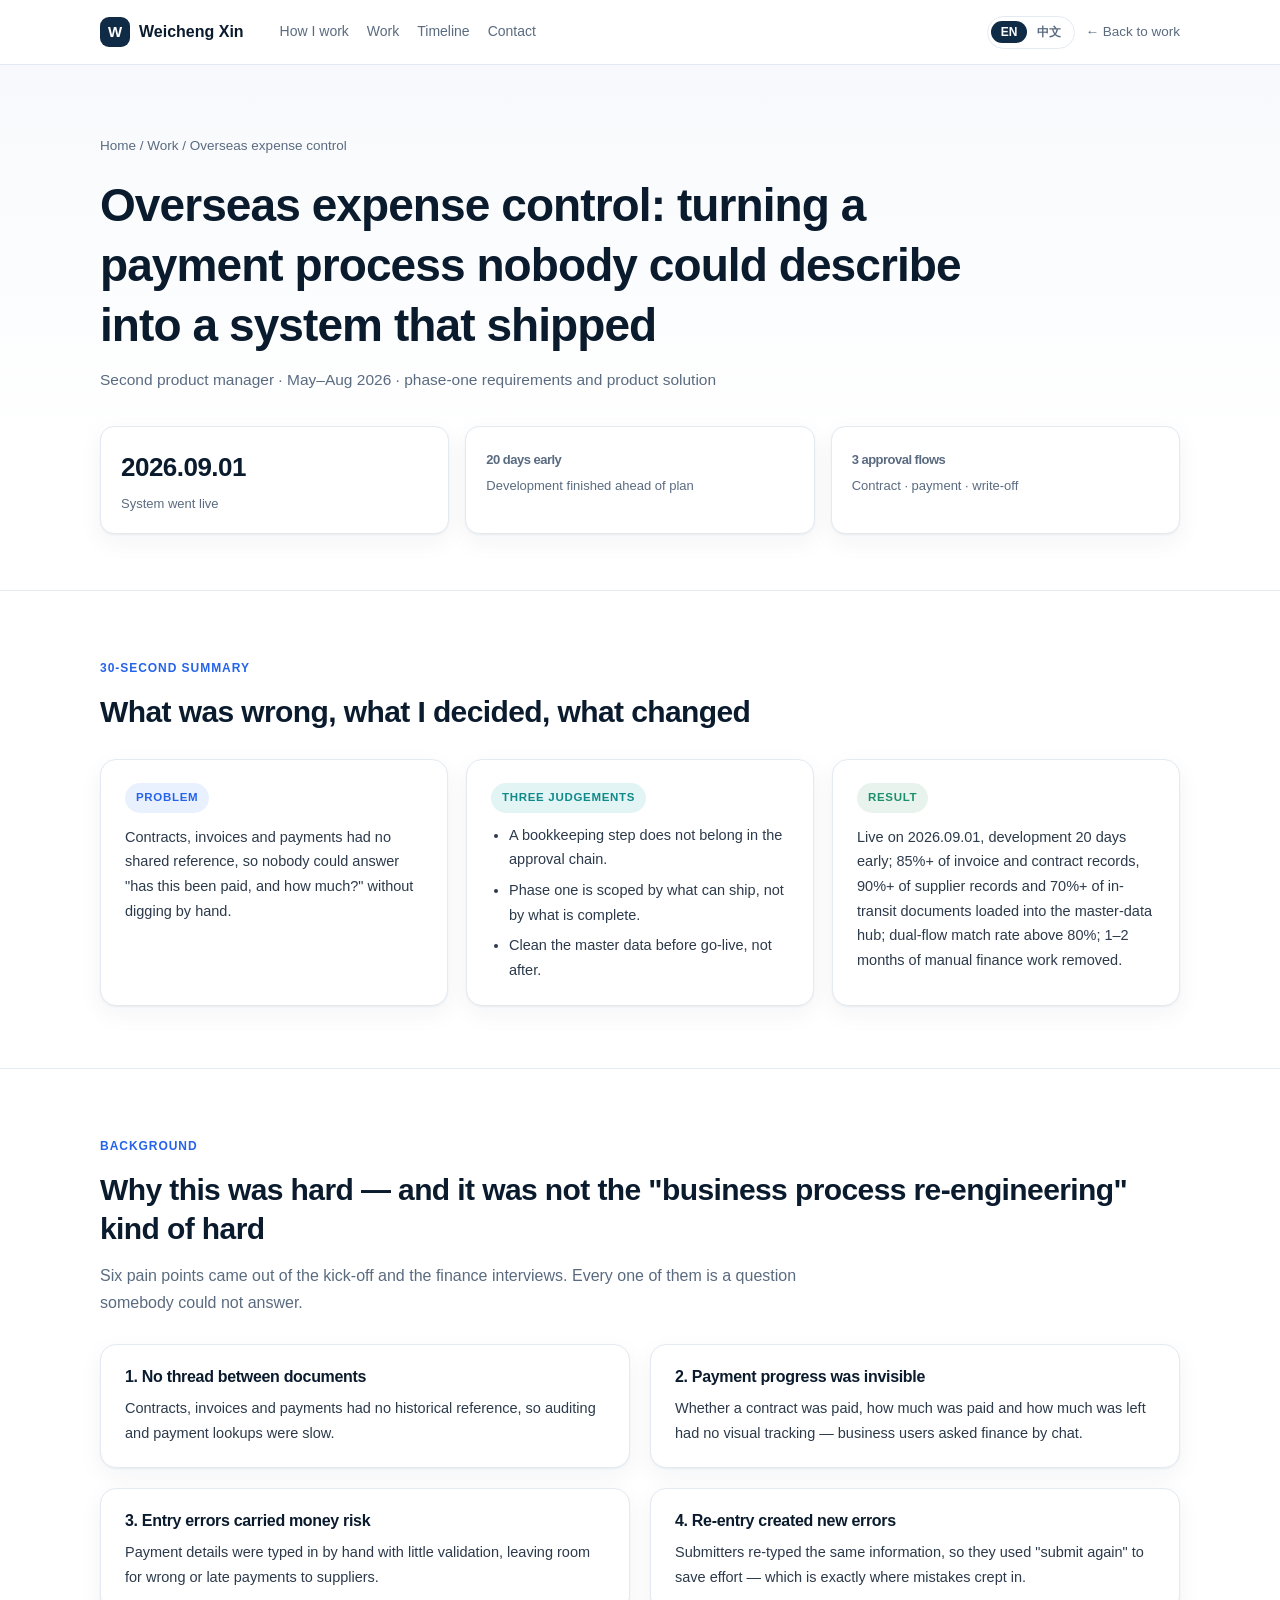
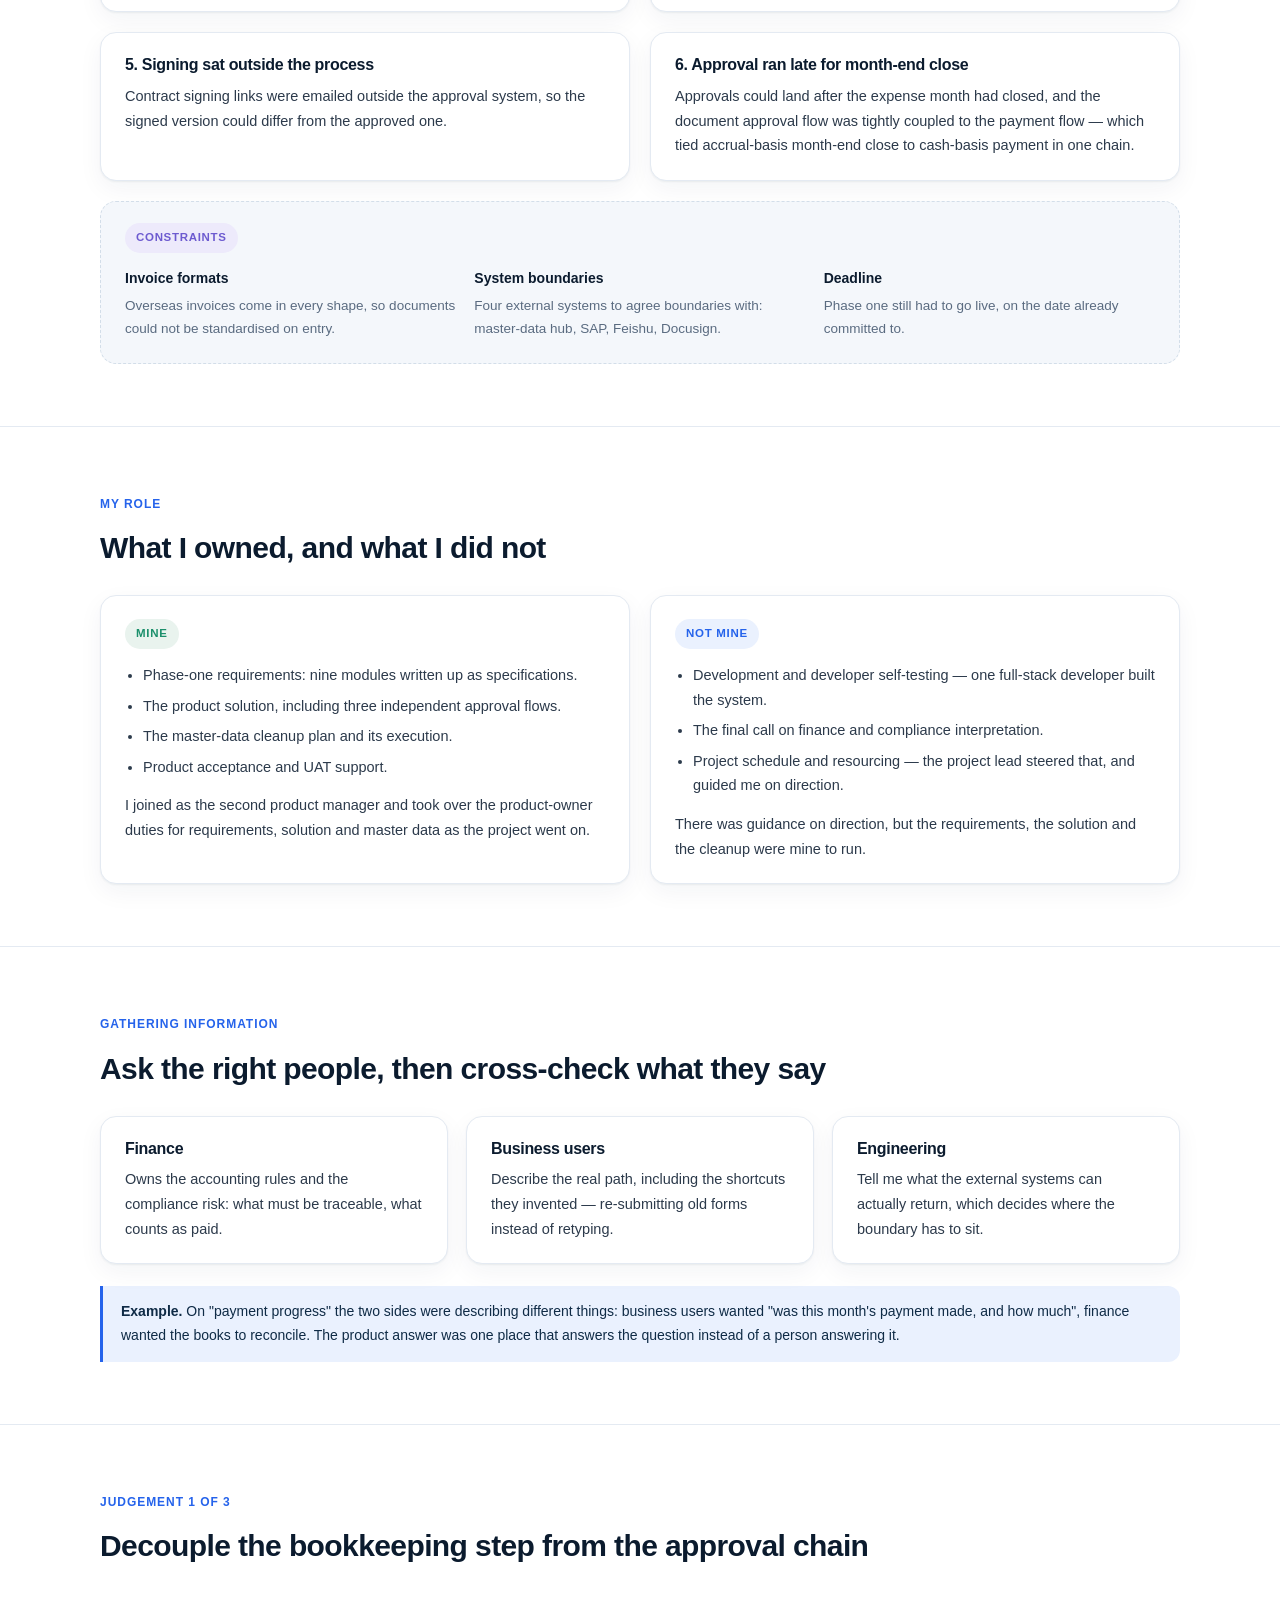
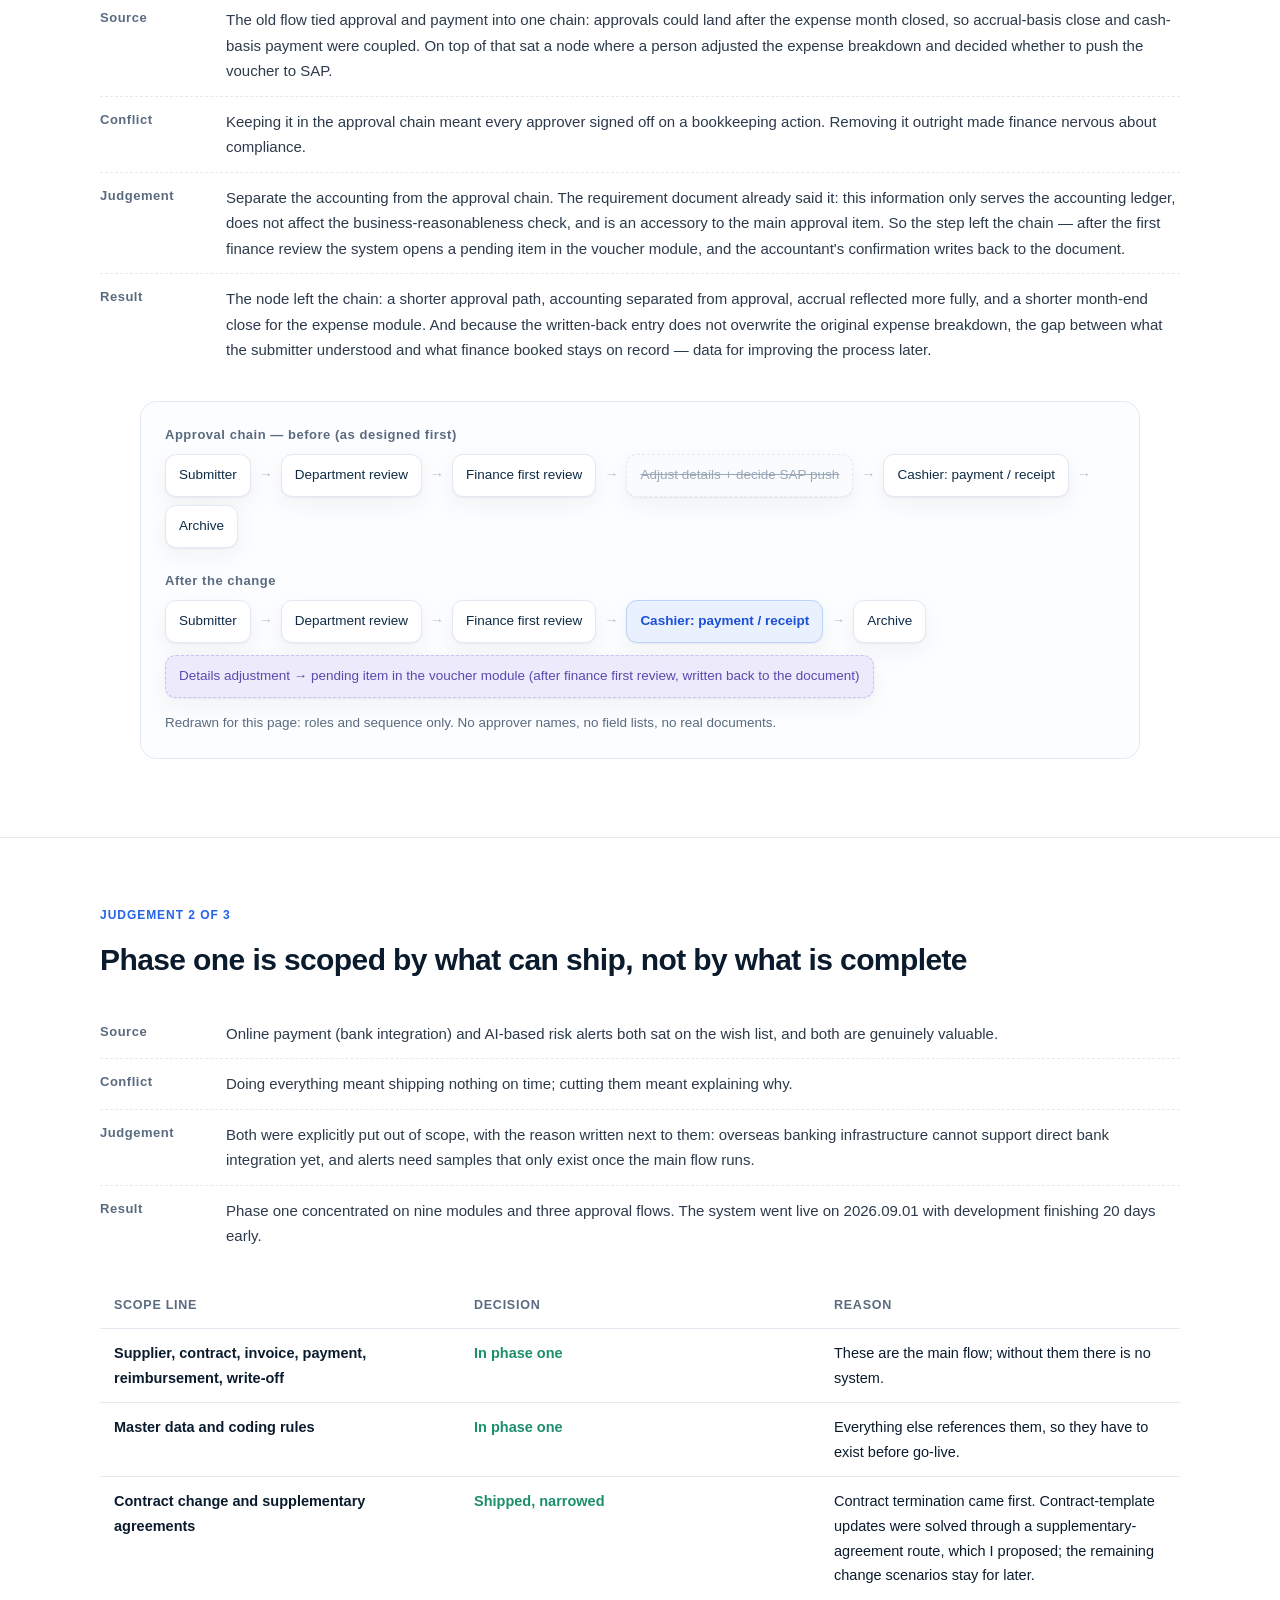
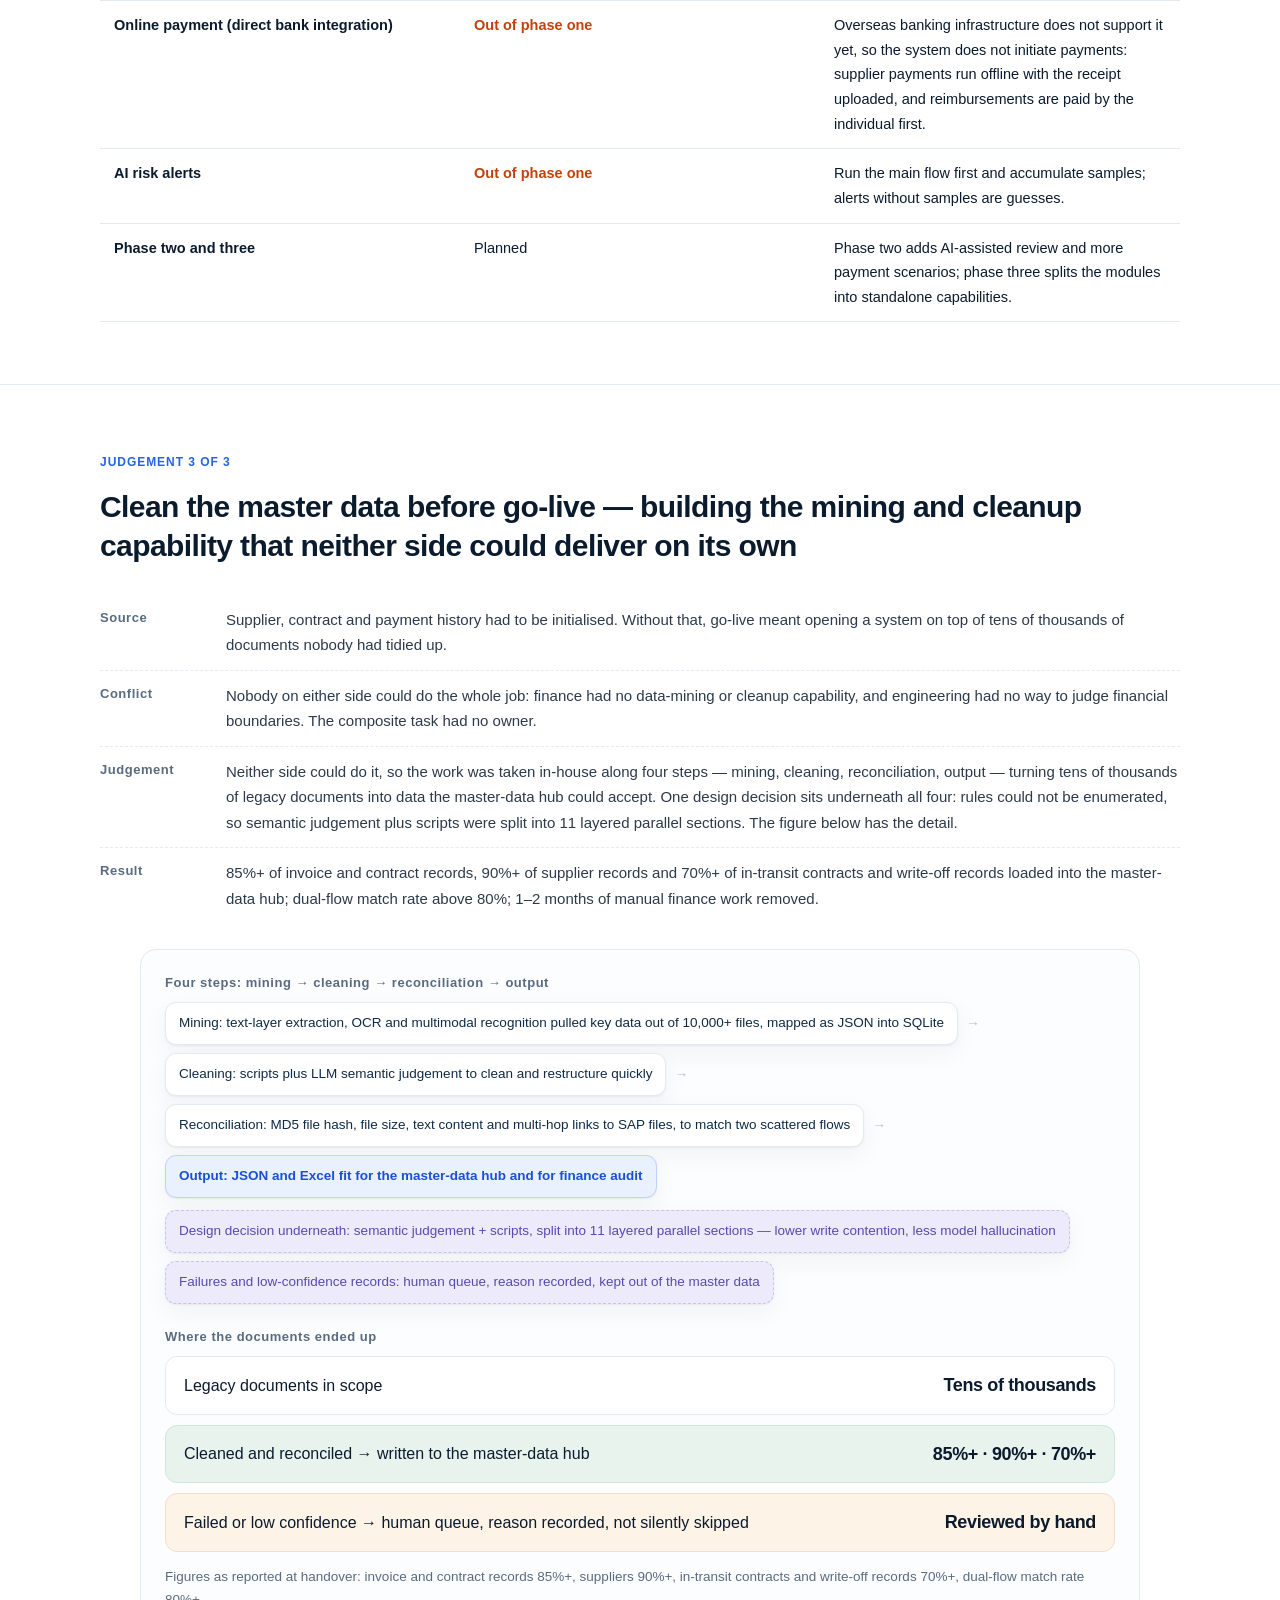
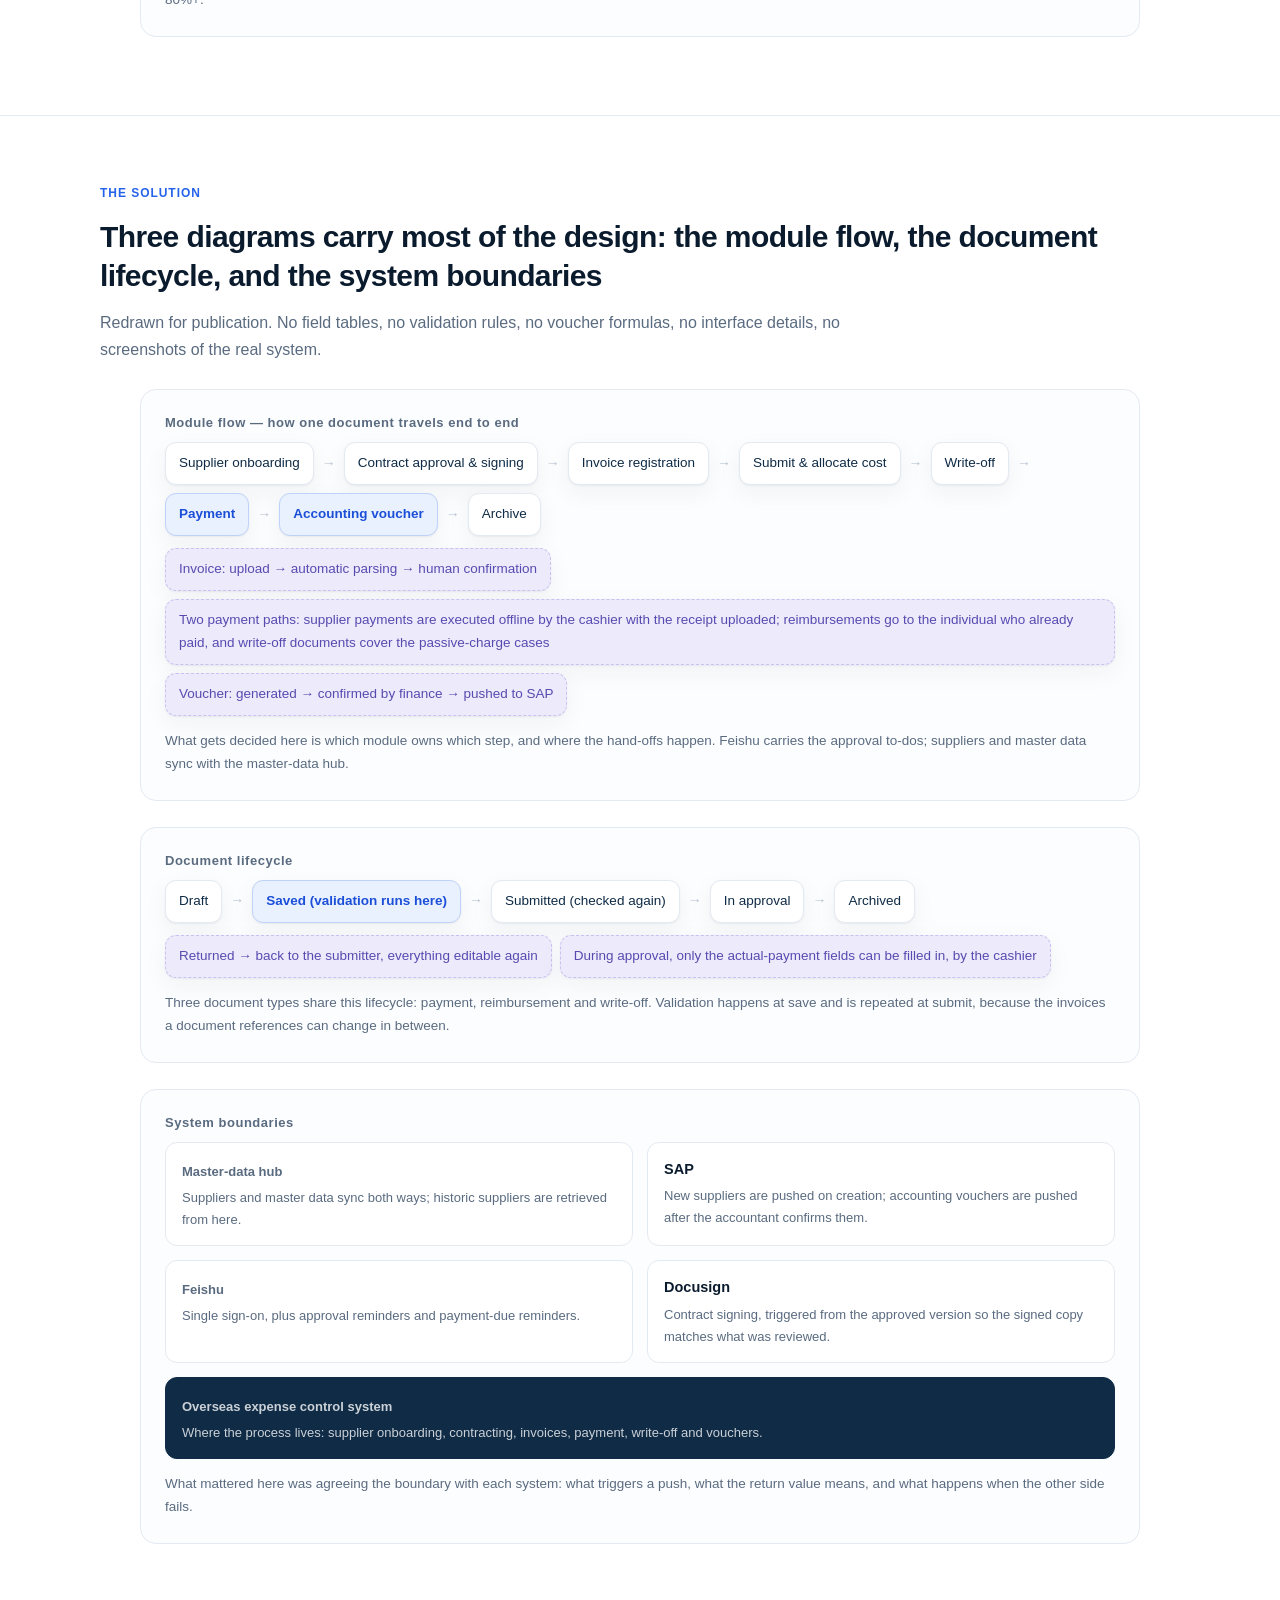
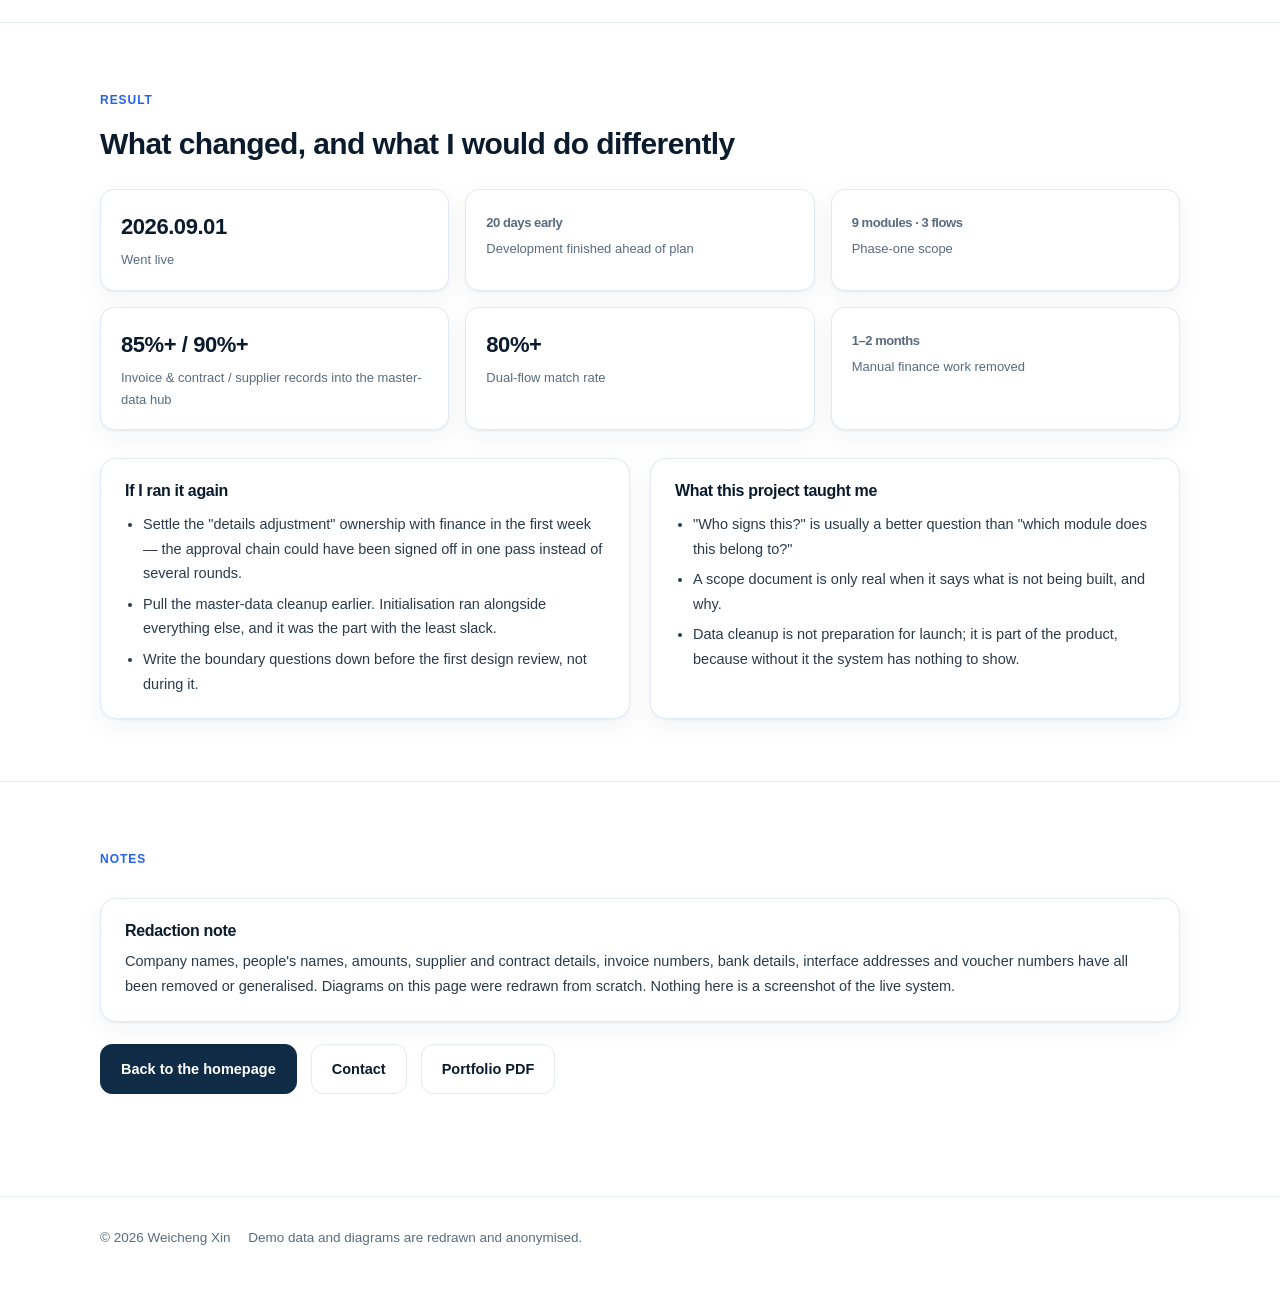
==== commit b17c5125: "Align the portfolio and case study with the resume: the engagement ends in Aug 2026, the system goes" ====
--- a/case/overseas-expense/index.html
+++ b/case/overseas-expense/index.html
@@ -6,175 +6,8 @@
 <title>海外费控系统 · 案例 | Weicheng Xin</title>
 <meta name="description" content="Case study: an overseas expense control system taken from requirements to launch — three judgements, three redrawn diagrams, and what changed.">
 <meta name="theme-color" content="#0B1B2E">
-<style>
-  :root {
-    --navy: #0B1B2E; --navy-2: #0F2B46; --blue: #2563EB; --blue-soft: #EAF1FE;
-    --teal: #0F8A8A; --teal-soft: #E3F4F4; --green: #1B8F6B; --green-soft: #E9F3EE;
-    --purple: #6D5BD0; --purple-soft: #EDEAFB;
-    --text: #2C3A4B; --gray: #5A6B80; --line: #E4EAF2; --bg: #F7F9FC;
-    --shadow-s: 0 1px 2px rgba(15, 43, 70, .06), 0 8px 24px rgba(15, 43, 70, .05);
-    --shadow-m: 0 2px 4px rgba(15, 43, 70, .07), 0 18px 40px rgba(15, 43, 70, .09);
-    --radius: 20px;
-  }
-  * { box-sizing: border-box; }
-  html { scroll-behavior: smooth; }
-  body {
-    margin: 0; background: #fff; color: var(--navy); line-height: 1.7;
-    font-family: -apple-system, BlinkMacSystemFont, "Segoe UI", "PingFang SC",
-                 "Hiragino Sans GB", "Microsoft YaHei", Helvetica, Arial, sans-serif;
-    -webkit-font-smoothing: antialiased; overflow-x: hidden;
-  }
-  html[data-lang="en"] [data-zh],
-  html[data-lang="zh"] [data-en] { display: none !important; }
-  a { color: inherit; text-decoration: none; }
-  h1, h2, h3, h4 { line-height: 1.3; letter-spacing: -.02em; }
-  p { margin: 0; }
-  p, li, td, th, .step, .v, .sys span, .funnel-row span { overflow-wrap: break-word; word-break: break-word; }
-  table.scope { table-layout: fixed; }
-  table.scope td, table.scope th { word-break: break-word; overflow-wrap: anywhere; }
-  .wrap { width: min(1080px, 92vw); margin: 0 auto; }
-
-  /* ---------- nav ---------- */
-  header.nav {
-    position: sticky; top: 0; z-index: 20; background: rgba(255, 255, 255, .9);
-    backdrop-filter: blur(12px); border-bottom: 1px solid var(--line);
-  }
-  .nav-inner { display: flex; align-items: center; gap: 14px; height: 64px; }
-  .brand { display: flex; align-items: center; gap: 9px; font-weight: 700; }
-  .brand-mark {
-    width: 30px; height: 30px; border-radius: 9px; background: var(--navy-2); color: #fff;
-    display: grid; place-items: center; font-size: 15px; font-weight: 700;
-  }
-  .nav-links { display: flex; gap: 18px; margin-left: 22px; font-size: 14px; color: var(--gray); }
-  .nav-links a:hover { color: var(--blue); }
-  .nav-right { margin-left: auto; display: flex; align-items: center; gap: 10px; }
-  .lang-switch {
-    display: inline-flex; align-items: center; border: 1px solid var(--line); background: #fff;
-    border-radius: 999px; padding: 3px; cursor: pointer; font-size: 12px; font-weight: 700; color: var(--gray);
-  }
-  .lang-switch span { padding: 4px 10px; border-radius: 999px; }
-  html[data-lang="en"] .lang-switch .opt-en,
-  html[data-lang="zh"] .lang-switch .opt-zh { background: var(--navy-2); color: #fff; }
-  .back { font-size: 13.5px; color: var(--gray); }
-  .back:hover { color: var(--blue); }
-
-  /* ---------- layout ---------- */
-  main { padding-bottom: 40px; }
-  .screen { padding: 62px 0; border-top: 1px solid var(--line); }
-  .screen:first-of-type { border-top: none; }
-  .kicker {
-    display: inline-flex; align-items: center; gap: 8px; font-size: 12px; font-weight: 700;
-    letter-spacing: .08em; text-transform: uppercase; color: var(--blue);
-  }
-  html[data-lang="zh"] .kicker { letter-spacing: .04em; }
-  .screen h2 { font-size: clamp(22px, 3vw, 30px); margin: 12px 0 14px; }
-  .lead { color: var(--gray); font-size: 16px; max-width: 760px; }
-  .grid2 { display: grid; grid-template-columns: 1fr 1fr; gap: 20px; margin-top: 28px; }
-  .grid3 { display: grid; grid-template-columns: repeat(3, 1fr); gap: 18px; margin-top: 28px; }
-  .card { background: #fff; border: 1px solid var(--line); border-radius: 16px; padding: 22px 24px; box-shadow: var(--shadow-s); }
-  .card h4 { margin: 0 0 8px; font-size: 16px; }
-  .card p { color: var(--text); font-size: 14.5px; }
-  .card ul { margin: 10px 0 0; padding-left: 18px; color: var(--text); font-size: 14.5px; }
-  .card li { margin-top: 6px; }
-  .muted { color: var(--gray); font-size: 13.5px; }
-  .tag {
-    display: inline-flex; align-items: center; gap: 7px; font-size: 11.5px; font-weight: 700;
-    letter-spacing: .06em; text-transform: uppercase; padding: 5px 11px; border-radius: 999px;
-    background: var(--blue-soft); color: var(--blue);
-  }
-  .tag.teal { background: var(--teal-soft); color: var(--teal); }
-  .tag.green { background: var(--green-soft); color: var(--green); }
-  .tag.purple { background: var(--purple-soft); color: var(--purple); }
-  .note {
-    margin-top: 22px; border-left: 3px solid var(--blue); background: var(--blue-soft);
-    border-radius: 0 12px 12px 0; padding: 14px 18px; font-size: 14px; color: var(--navy-2);
-  }
-  /* 约束条：与上面的痛点卡在视觉上分开 */
-  .card.constraints { background: #F4F7FB; border-style: dashed; border-color: #D3DEE9; box-shadow: none; padding: 20px 24px 22px; }
-  .constraint-grid { display: grid; grid-template-columns: repeat(3, 1fr); gap: 18px; margin-top: 14px; }
-  .constraint b { display: block; font-size: 14px; color: var(--navy); }
-  .constraint > span { display: block; margin-top: 5px; font-size: 13.5px; color: var(--gray); }
-
-  /* ---------- hero ---------- */
-  .hero { padding: 70px 0 56px; background: linear-gradient(180deg, #F7F9FC 0%, #FFFFFF 72%); }
-  .crumb { font-size: 13.5px; color: var(--gray); }
-  .crumb a:hover { color: var(--blue); }
-  .hero h1 { font-size: clamp(28px, 4.4vw, 46px); margin: 18px 0 12px; max-width: 900px; }
-  .hero .role { color: var(--gray); font-size: 15.5px; }
-  .stats { display: grid; grid-template-columns: repeat(3, 1fr); gap: 16px; margin-top: 32px; }
-  .stat { background: #fff; border: 1px solid var(--line); border-radius: 14px; padding: 18px 20px; box-shadow: var(--shadow-s); }
-  .stat b { display: block; font-size: 26px; letter-spacing: -.02em; }
-  .stat span { display: block; margin-top: 4px; font-size: 13px; color: var(--gray); }
-
-  /* ---------- flows and diagrams ---------- */
-  .flow { margin-top: 24px; }
-  .flow-row { display: flex; flex-wrap: wrap; align-items: center; gap: 8px; }
-  .step {
-    background: #fff; border: 1px solid var(--line); border-radius: 11px; padding: 9px 13px;
-    font-size: 13.5px; color: var(--navy-2); box-shadow: var(--shadow-s);
-  }
-  .step.accent { border-color: #BFD2F8; background: var(--blue-soft); color: #1B4FD8; font-weight: 600; }
-  .step.moved { border-style: dashed; border-color: #C9C2F0; background: var(--purple-soft); color: #574AB0; }
-  .step.gone { border-style: dashed; color: #9AA8B8; text-decoration: line-through; background: #FAFBFC; }
-  .arrow { color: #B6C3D3; font-size: 14px; }
-  .flow-label { font-size: 13px; font-weight: 700; color: var(--gray); margin-bottom: 8px; letter-spacing: .04em; }
-  .figure {
-    margin-top: 26px; border: 1px solid var(--line); border-radius: 16px; background: #FCFDFE;
-    padding: 22px 24px 24px;
-  }
-  .figure figcaption { margin-top: 14px; font-size: 13.5px; color: var(--gray); }
-  .sys-grid { display: grid; grid-template-columns: 1fr 1fr; gap: 14px; }
-  .sys {
-    border: 1px solid var(--line); border-radius: 12px; padding: 14px 16px; background: #fff;
-  }
-  .sys b { display: block; font-size: 14.5px; }
-  .sys span { display: block; margin-top: 4px; font-size: 13px; color: var(--gray); }
-  .sys.core { grid-column: 1 / -1; background: var(--navy-2); color: #fff; border-color: var(--navy-2); }
-  .sys.core span { color: rgba(255, 255, 255, .78); }
-  .funnel { display: grid; gap: 10px; }
-  .funnel-row {
-    display: flex; align-items: center; justify-content: space-between; gap: 16px;
-    border: 1px solid var(--line); border-radius: 12px; padding: 13px 18px; background: #fff;
-  }
-  .funnel-row .n { font-weight: 700; font-size: 18px; letter-spacing: -.02em; }
-  .funnel-row.hi { background: var(--green-soft); border-color: #CFE7DC; }
-  .funnel-row.warn { background: #FDF3E7; border-color: #F4DFC4; }
-  table.scope { width: 100%; border-collapse: collapse; margin-top: 22px; font-size: 14.5px; }
-  table.scope th, table.scope td { text-align: left; padding: 12px 14px; border-bottom: 1px solid var(--line); vertical-align: top; }
-  table.scope th { font-size: 12.5px; text-transform: uppercase; letter-spacing: .06em; color: var(--gray); }
-  table.scope td b { color: var(--navy); }
-  .yes { color: var(--green); font-weight: 700; }
-  .no { color: #C2410C; font-weight: 700; }
-  .wall { display: grid; grid-template-columns: repeat(3, 1fr); gap: 16px; margin-top: 26px; }
-  .wall .stat b { font-size: 22px; }
-  .decision { margin-top: 30px; }
-  .decision .row { display: grid; grid-template-columns: 110px 1fr; gap: 16px; padding: 12px 0; border-bottom: 1px dashed var(--line); }
-  .decision .row:last-child { border-bottom: none; }
-  .decision .k { font-size: 13px; font-weight: 700; color: var(--gray); letter-spacing: .04em; }
-  .decision .v { font-size: 15px; color: var(--text); }
-  footer.foot { border-top: 1px solid var(--line); padding: 30px 0 60px; color: var(--gray); font-size: 13.5px; }
-  .next { display: flex; flex-wrap: wrap; gap: 14px; margin-top: 22px; }
-  .btn {
-    display: inline-flex; align-items: center; gap: 8px; padding: 12px 20px; border-radius: 12px;
-    font-size: 14.5px; font-weight: 600; border: 1px solid var(--line); background: #fff;
-  }
-  .btn.primary { background: var(--navy-2); color: #fff; border-color: var(--navy-2); }
-  .btn:hover { transform: translateY(-1px); }
-
-  @media (max-width: 900px) {
-    .grid2, .grid3, .stats, .wall, .sys-grid { grid-template-columns: 1fr; }
-    .constraint-grid { grid-template-columns: 1fr; }
-    .nav-links { display: none; }
-    .screen { padding: 44px 0; }
-    .decision .row { grid-template-columns: 1fr; gap: 4px; }
-    table.scope thead { display: none; }
-    table.scope, table.scope tbody, table.scope tr, table.scope td { display: block; width: 100%; }
-    table.scope tr { border-bottom: 1px solid var(--line); padding: 12px 0; }
-    table.scope td { border: none; padding: 3px 0; }
-    .funnel-row { flex-direction: column; align-items: flex-start; gap: 6px; }
-    .hero { padding: 44px 0 40px; }
-  }
-</style>
+<link rel="icon" href="data:image/svg+xml,<svg xmlns='http://www.w3.org/2000/svg' viewBox='0 0 100 100'><rect width='100' height='100' rx='22' fill='%230F2B46'/><text x='50' y='68' font-size='56' font-family='Helvetica' font-weight='bold' fill='%23fff' text-anchor='middle'>W</text></svg>">
+<link rel="stylesheet" href="../../assets/css/case.css">
 </head>
 <body>
 
@@ -221,8 +54,8 @@
       <span data-zh>海外费控系统：把一条说不清的付款流程，做成能上线的系统</span>
     </h1>
     <p class="role">
-      <span data-en>Second product manager · May–Sep 2026 · phase-one requirements and product solution</span>
-      <span data-zh>二号产品经理 · 2026.05–09 · 一期需求与产品方案</span>
+<span data-en>Second product manager · May–Aug 2026 · phase-one requirements and product solution</span>
+<span data-zh>二号产品经理 · 2026.05–08 · 一期需求与产品方案</span>
     </p>
 
     <div class="stats">
@@ -785,35 +618,7 @@
   </div>
 </footer>
 
-<script>
-  (function () {
-    "use strict";
-    var root = document.documentElement;
-    var btn = document.getElementById("langSwitch");
-    var TITLES = {
-      zh: "海外费控系统 · 案例 | 辛伟城",
-      en: "Overseas expense control · case study | Weicheng Xin"
-    };
-
-    function apply(lang) {
-      var next = lang === "zh" ? "zh" : "en";
-      root.setAttribute("data-lang", next);
-      root.setAttribute("lang", next === "zh" ? "zh-CN" : "en");
-      document.title = TITLES[next];
-      try { window.localStorage.setItem("portfolio-lang", next); } catch (err) { /* ignore */ }
-    }
-
-    var saved = null;
-    try { saved = window.localStorage.getItem("portfolio-lang"); } catch (err) { saved = null; }
-    apply(saved || ((navigator.language || "").toLowerCase().indexOf("zh") === 0 ? "zh" : "en"));
-
-    if (btn) {
-      btn.addEventListener("click", function () {
-        apply(root.getAttribute("data-lang") === "zh" ? "en" : "zh");
-      });
-    }
-  })();
-</script>
+<script src="../../assets/js/case.js"></script>
 
 </body>
 </html>
--- a/assets/css/case.css
+++ b/assets/css/case.css
@@ -0,0 +1,168 @@
+/* 案例页样式 —— 原 case/overseas-expense/index.html 内联样式，原样迁出 */
+:root {
+  --navy: #0B1B2E; --navy-2: #0F2B46; --blue: #2563EB; --blue-soft: #EAF1FE;
+  --teal: #0F8A8A; --teal-soft: #E3F4F4; --green: #1B8F6B; --green-soft: #E9F3EE;
+  --purple: #6D5BD0; --purple-soft: #EDEAFB;
+  --text: #2C3A4B; --gray: #5A6B80; --line: #E4EAF2; --bg: #F7F9FC;
+  --shadow-s: 0 1px 2px rgba(15, 43, 70, .06), 0 8px 24px rgba(15, 43, 70, .05);
+  --shadow-m: 0 2px 4px rgba(15, 43, 70, .07), 0 18px 40px rgba(15, 43, 70, .09);
+  --radius: 20px;
+}
+* { box-sizing: border-box; }
+html { scroll-behavior: smooth; }
+body {
+  margin: 0; background: #fff; color: var(--navy); line-height: 1.7;
+  font-family: -apple-system, BlinkMacSystemFont, "Segoe UI", "PingFang SC",
+               "Hiragino Sans GB", "Microsoft YaHei", Helvetica, Arial, sans-serif;
+  -webkit-font-smoothing: antialiased; overflow-x: hidden;
+}
+html[data-lang="en"] [data-zh],
+html[data-lang="zh"] [data-en] { display: none !important; }
+a { color: inherit; text-decoration: none; }
+h1, h2, h3, h4 { line-height: 1.3; letter-spacing: -.02em; }
+p { margin: 0; }
+p, li, td, th, .step, .v, .sys span, .funnel-row span { overflow-wrap: break-word; word-break: break-word; }
+table.scope { table-layout: fixed; }
+table.scope td, table.scope th { word-break: break-word; overflow-wrap: anywhere; }
+.wrap { width: min(1080px, 92vw); margin: 0 auto; }
+
+/* ---------- nav ---------- */
+header.nav {
+  position: sticky; top: 0; z-index: 20; background: rgba(255, 255, 255, .9);
+  backdrop-filter: blur(12px); border-bottom: 1px solid var(--line);
+}
+.nav-inner { display: flex; align-items: center; gap: 14px; height: 64px; }
+.brand { display: flex; align-items: center; gap: 9px; font-weight: 700; }
+.brand-mark {
+  width: 30px; height: 30px; border-radius: 9px; background: var(--navy-2); color: #fff;
+  display: grid; place-items: center; font-size: 15px; font-weight: 700;
+}
+.nav-links { display: flex; gap: 18px; margin-left: 22px; font-size: 14px; color: var(--gray); }
+.nav-links a:hover { color: var(--blue); }
+.nav-right { margin-left: auto; display: flex; align-items: center; gap: 10px; }
+.lang-switch {
+  display: inline-flex; align-items: center; border: 1px solid var(--line); background: #fff;
+  border-radius: 999px; padding: 3px; cursor: pointer; font-size: 12px; font-weight: 700; color: var(--gray);
+}
+.lang-switch span { padding: 4px 10px; border-radius: 999px; }
+html[data-lang="en"] .lang-switch .opt-en,
+html[data-lang="zh"] .lang-switch .opt-zh { background: var(--navy-2); color: #fff; }
+.back { font-size: 13.5px; color: var(--gray); }
+.back:hover { color: var(--blue); }
+
+/* ---------- layout ---------- */
+main { padding-bottom: 40px; }
+.screen { padding: 62px 0; border-top: 1px solid var(--line); }
+.screen:first-of-type { border-top: none; }
+.kicker {
+  display: inline-flex; align-items: center; gap: 8px; font-size: 12px; font-weight: 700;
+  letter-spacing: .08em; text-transform: uppercase; color: var(--blue);
+}
+html[data-lang="zh"] .kicker { letter-spacing: .04em; }
+.screen h2 { font-size: clamp(22px, 3vw, 30px); margin: 12px 0 14px; }
+.lead { color: var(--gray); font-size: 16px; max-width: 760px; }
+.grid2 { display: grid; grid-template-columns: 1fr 1fr; gap: 20px; margin-top: 28px; }
+.grid3 { display: grid; grid-template-columns: repeat(3, 1fr); gap: 18px; margin-top: 28px; }
+.card { background: #fff; border: 1px solid var(--line); border-radius: 16px; padding: 22px 24px; box-shadow: var(--shadow-s); }
+.card h4 { margin: 0 0 8px; font-size: 16px; }
+.card p { color: var(--text); font-size: 14.5px; }
+.card ul { margin: 10px 0 0; padding-left: 18px; color: var(--text); font-size: 14.5px; }
+.card li { margin-top: 6px; }
+.muted { color: var(--gray); font-size: 13.5px; }
+.tag {
+  display: inline-flex; align-items: center; gap: 7px; font-size: 11.5px; font-weight: 700;
+  letter-spacing: .06em; text-transform: uppercase; padding: 5px 11px; border-radius: 999px;
+  background: var(--blue-soft); color: var(--blue);
+}
+.tag.teal { background: var(--teal-soft); color: var(--teal); }
+.tag.green { background: var(--green-soft); color: var(--green); }
+.tag.purple { background: var(--purple-soft); color: var(--purple); }
+.note {
+  margin-top: 22px; border-left: 3px solid var(--blue); background: var(--blue-soft);
+  border-radius: 0 12px 12px 0; padding: 14px 18px; font-size: 14px; color: var(--navy-2);
+}
+/* 约束条：与上面的痛点卡在视觉上分开 */
+.card.constraints { background: #F4F7FB; border-style: dashed; border-color: #D3DEE9; box-shadow: none; padding: 20px 24px 22px; }
+.constraint-grid { display: grid; grid-template-columns: repeat(3, 1fr); gap: 18px; margin-top: 14px; }
+.constraint b { display: block; font-size: 14px; color: var(--navy); }
+.constraint > span { display: block; margin-top: 5px; font-size: 13.5px; color: var(--gray); }
+
+/* ---------- hero ---------- */
+.hero { padding: 70px 0 56px; background: linear-gradient(180deg, #F7F9FC 0%, #FFFFFF 72%); }
+.crumb { font-size: 13.5px; color: var(--gray); }
+.crumb a:hover { color: var(--blue); }
+.hero h1 { font-size: clamp(28px, 4.4vw, 46px); margin: 18px 0 12px; max-width: 900px; }
+.hero .role { color: var(--gray); font-size: 15.5px; }
+.stats { display: grid; grid-template-columns: repeat(3, 1fr); gap: 16px; margin-top: 32px; }
+.stat { background: #fff; border: 1px solid var(--line); border-radius: 14px; padding: 18px 20px; box-shadow: var(--shadow-s); }
+.stat b { display: block; font-size: 26px; letter-spacing: -.02em; }
+.stat span { display: block; margin-top: 4px; font-size: 13px; color: var(--gray); }
+
+/* ---------- flows and diagrams ---------- */
+.flow { margin-top: 24px; }
+.flow-row { display: flex; flex-wrap: wrap; align-items: center; gap: 8px; }
+.step {
+  background: #fff; border: 1px solid var(--line); border-radius: 11px; padding: 9px 13px;
+  font-size: 13.5px; color: var(--navy-2); box-shadow: var(--shadow-s);
+}
+.step.accent { border-color: #BFD2F8; background: var(--blue-soft); color: #1B4FD8; font-weight: 600; }
+.step.moved { border-style: dashed; border-color: #C9C2F0; background: var(--purple-soft); color: #574AB0; }
+.step.gone { border-style: dashed; color: #9AA8B8; text-decoration: line-through; background: #FAFBFC; }
+.arrow { color: #B6C3D3; font-size: 14px; }
+.flow-label { font-size: 13px; font-weight: 700; color: var(--gray); margin-bottom: 8px; letter-spacing: .04em; }
+.figure {
+  margin-top: 26px; border: 1px solid var(--line); border-radius: 16px; background: #FCFDFE;
+  padding: 22px 24px 24px;
+}
+.figure figcaption { margin-top: 14px; font-size: 13.5px; color: var(--gray); }
+.sys-grid { display: grid; grid-template-columns: 1fr 1fr; gap: 14px; }
+.sys {
+  border: 1px solid var(--line); border-radius: 12px; padding: 14px 16px; background: #fff;
+}
+.sys b { display: block; font-size: 14.5px; }
+.sys span { display: block; margin-top: 4px; font-size: 13px; color: var(--gray); }
+.sys.core { grid-column: 1 / -1; background: var(--navy-2); color: #fff; border-color: var(--navy-2); }
+.sys.core span { color: rgba(255, 255, 255, .78); }
+.funnel { display: grid; gap: 10px; }
+.funnel-row {
+  display: flex; align-items: center; justify-content: space-between; gap: 16px;
+  border: 1px solid var(--line); border-radius: 12px; padding: 13px 18px; background: #fff;
+}
+.funnel-row .n { font-weight: 700; font-size: 18px; letter-spacing: -.02em; }
+.funnel-row.hi { background: var(--green-soft); border-color: #CFE7DC; }
+.funnel-row.warn { background: #FDF3E7; border-color: #F4DFC4; }
+table.scope { width: 100%; border-collapse: collapse; margin-top: 22px; font-size: 14.5px; }
+table.scope th, table.scope td { text-align: left; padding: 12px 14px; border-bottom: 1px solid var(--line); vertical-align: top; }
+table.scope th { font-size: 12.5px; text-transform: uppercase; letter-spacing: .06em; color: var(--gray); }
+table.scope td b { color: var(--navy); }
+.yes { color: var(--green); font-weight: 700; }
+.no { color: #C2410C; font-weight: 700; }
+.wall { display: grid; grid-template-columns: repeat(3, 1fr); gap: 16px; margin-top: 26px; }
+.wall .stat b { font-size: 22px; }
+.decision { margin-top: 30px; }
+.decision .row { display: grid; grid-template-columns: 110px 1fr; gap: 16px; padding: 12px 0; border-bottom: 1px dashed var(--line); }
+.decision .row:last-child { border-bottom: none; }
+.decision .k { font-size: 13px; font-weight: 700; color: var(--gray); letter-spacing: .04em; }
+.decision .v { font-size: 15px; color: var(--text); }
+footer.foot { border-top: 1px solid var(--line); padding: 30px 0 60px; color: var(--gray); font-size: 13.5px; }
+.next { display: flex; flex-wrap: wrap; gap: 14px; margin-top: 22px; }
+.btn {
+  display: inline-flex; align-items: center; gap: 8px; padding: 12px 20px; border-radius: 12px;
+  font-size: 14.5px; font-weight: 600; border: 1px solid var(--line); background: #fff;
+}
+.btn.primary { background: var(--navy-2); color: #fff; border-color: var(--navy-2); }
+.btn:hover { transform: translateY(-1px); }
+
+@media (max-width: 900px) {
+  .grid2, .grid3, .stats, .wall, .sys-grid { grid-template-columns: 1fr; }
+  .constraint-grid { grid-template-columns: 1fr; }
+  .nav-links { display: none; }
+  .screen { padding: 44px 0; }
+  .decision .row { grid-template-columns: 1fr; gap: 4px; }
+  table.scope thead { display: none; }
+  table.scope, table.scope tbody, table.scope tr, table.scope td { display: block; width: 100%; }
+  table.scope tr { border-bottom: 1px solid var(--line); padding: 12px 0; }
+  table.scope td { border: none; padding: 3px 0; }
+  .funnel-row { flex-direction: column; align-items: flex-start; gap: 6px; }
+  .hero { padding: 44px 0 40px; }
+}
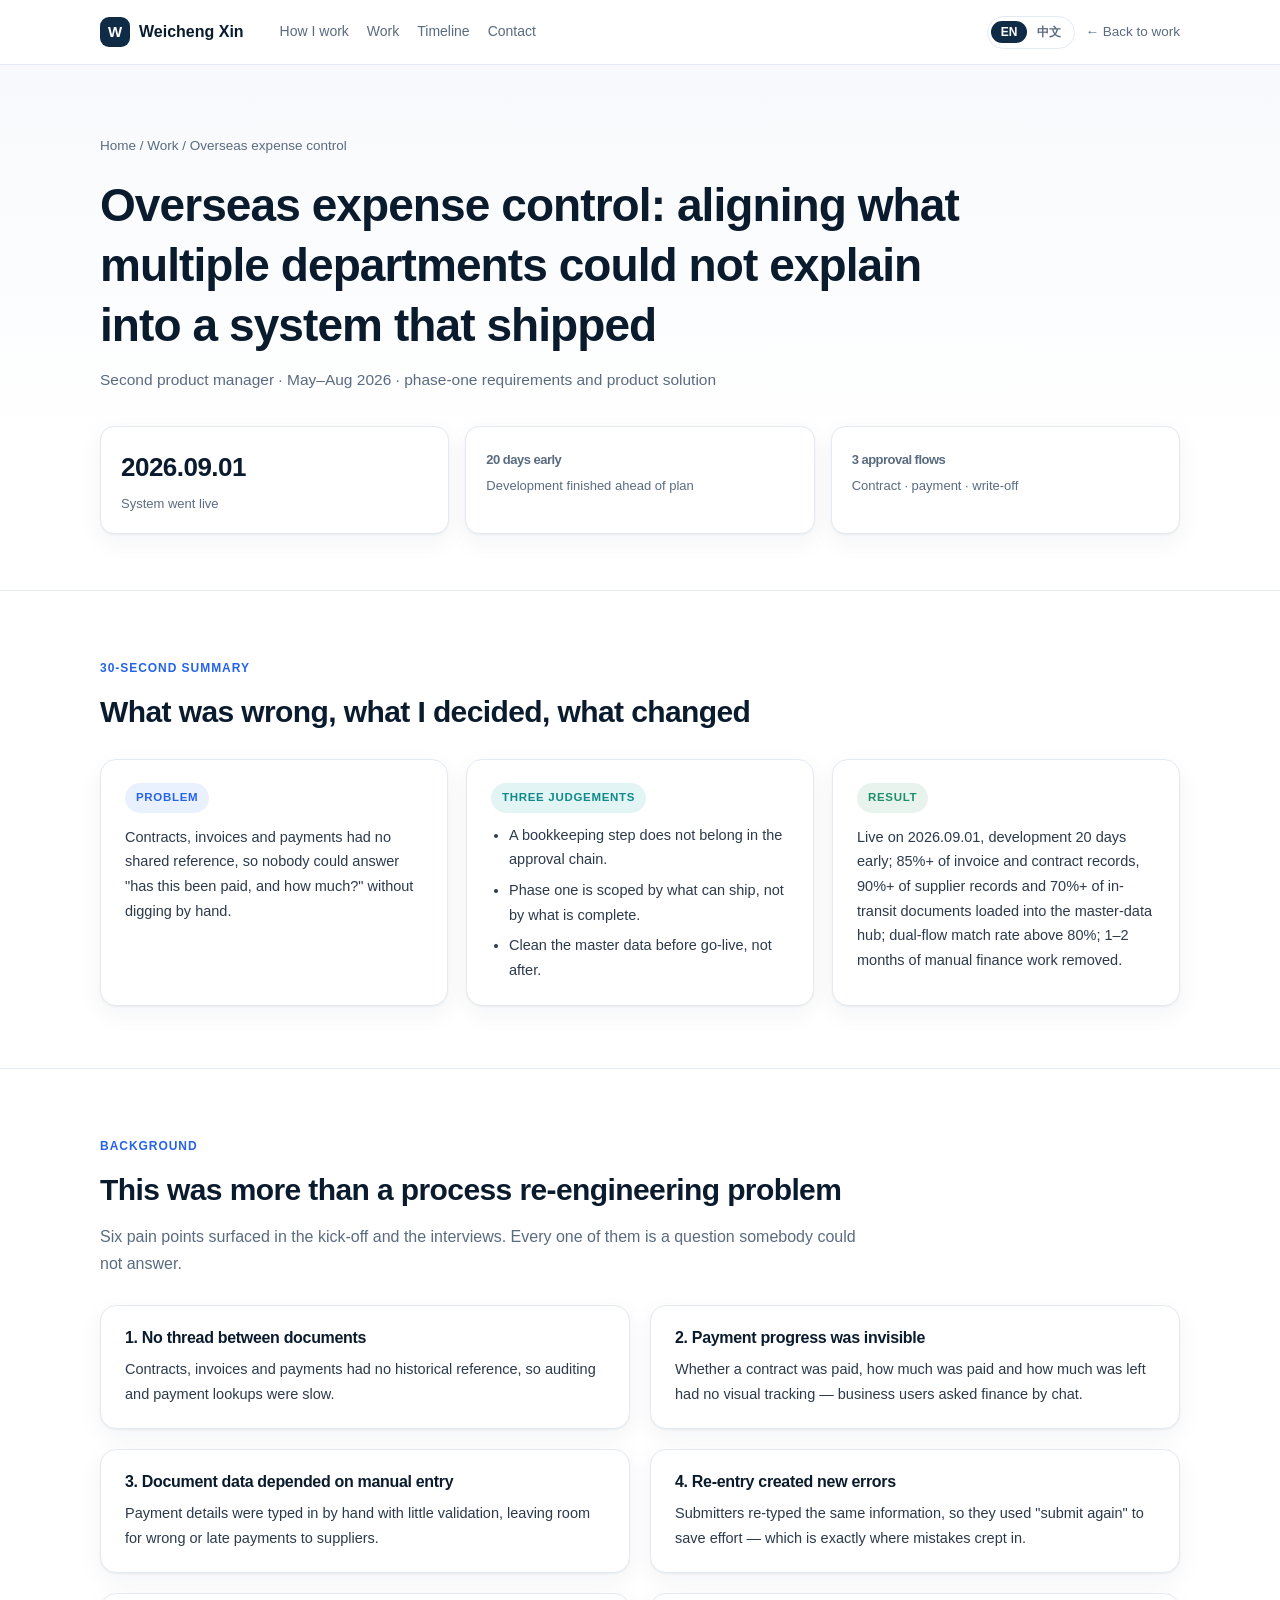
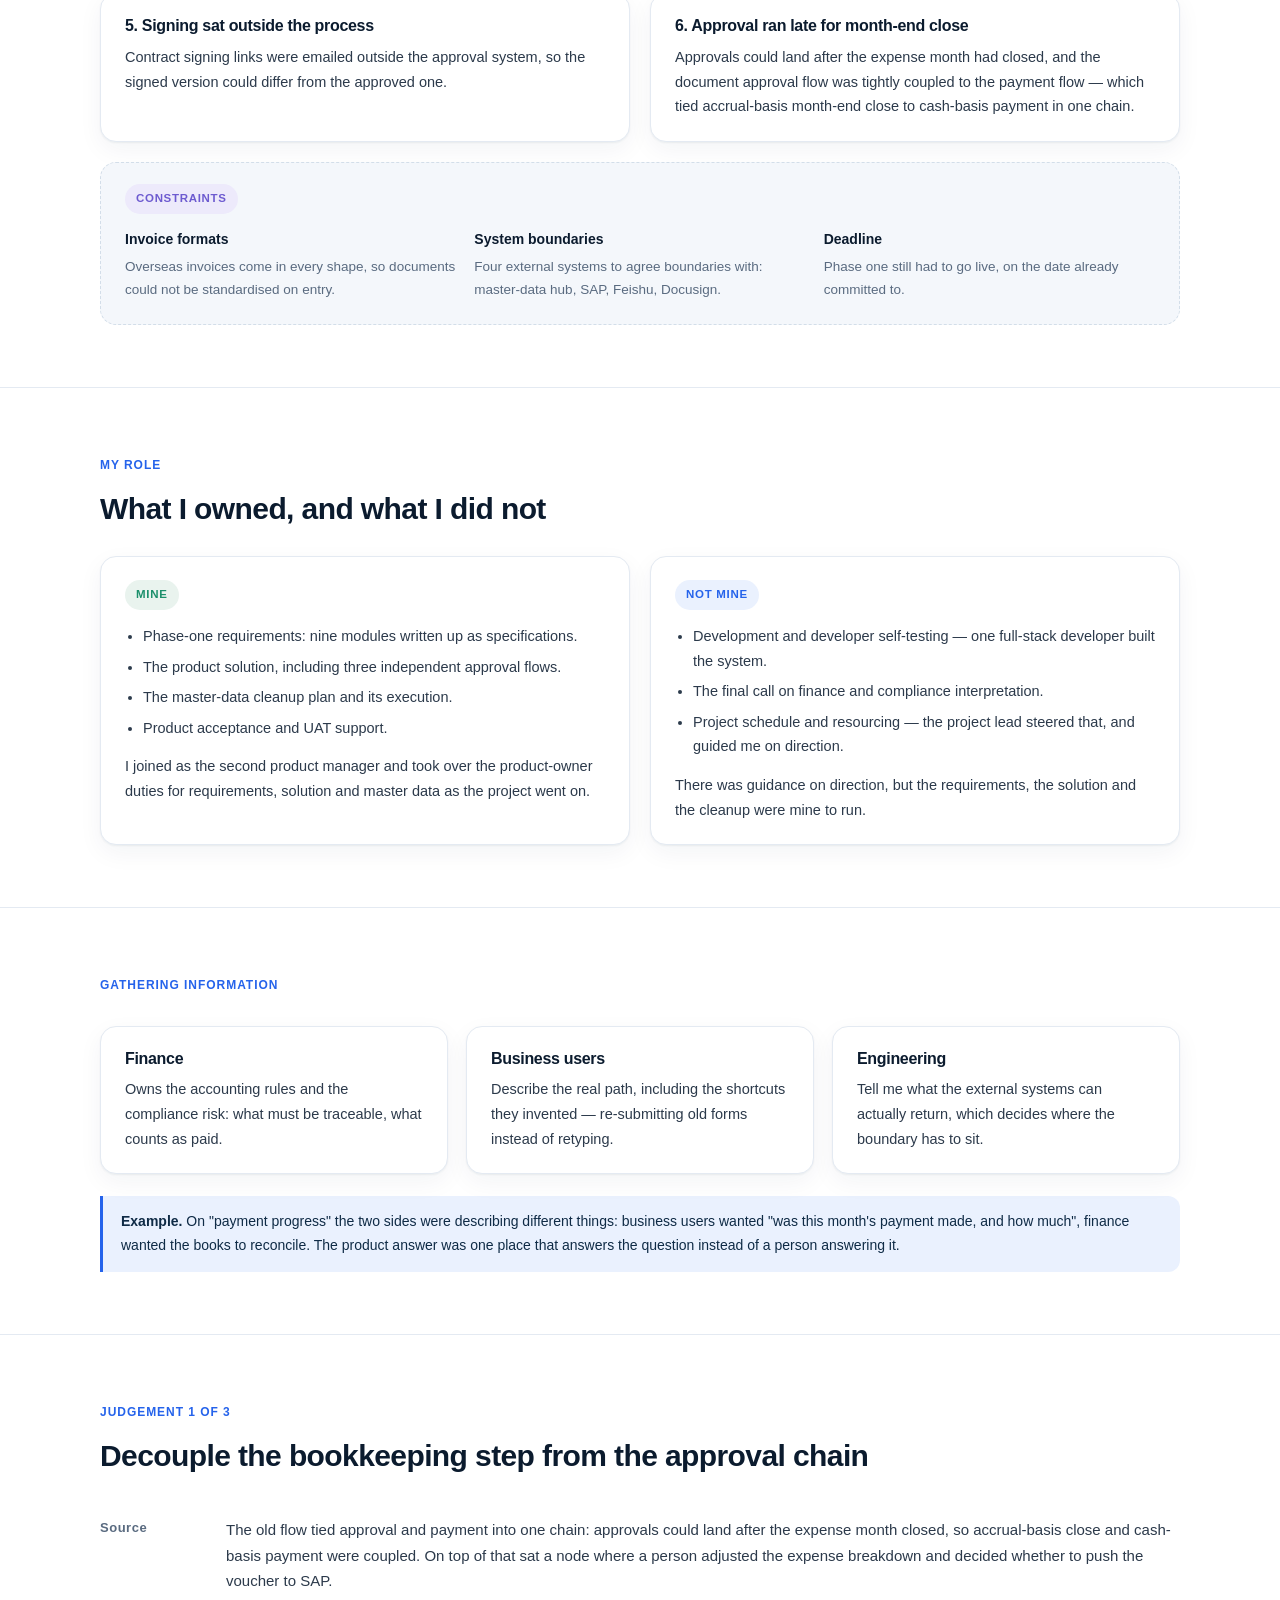
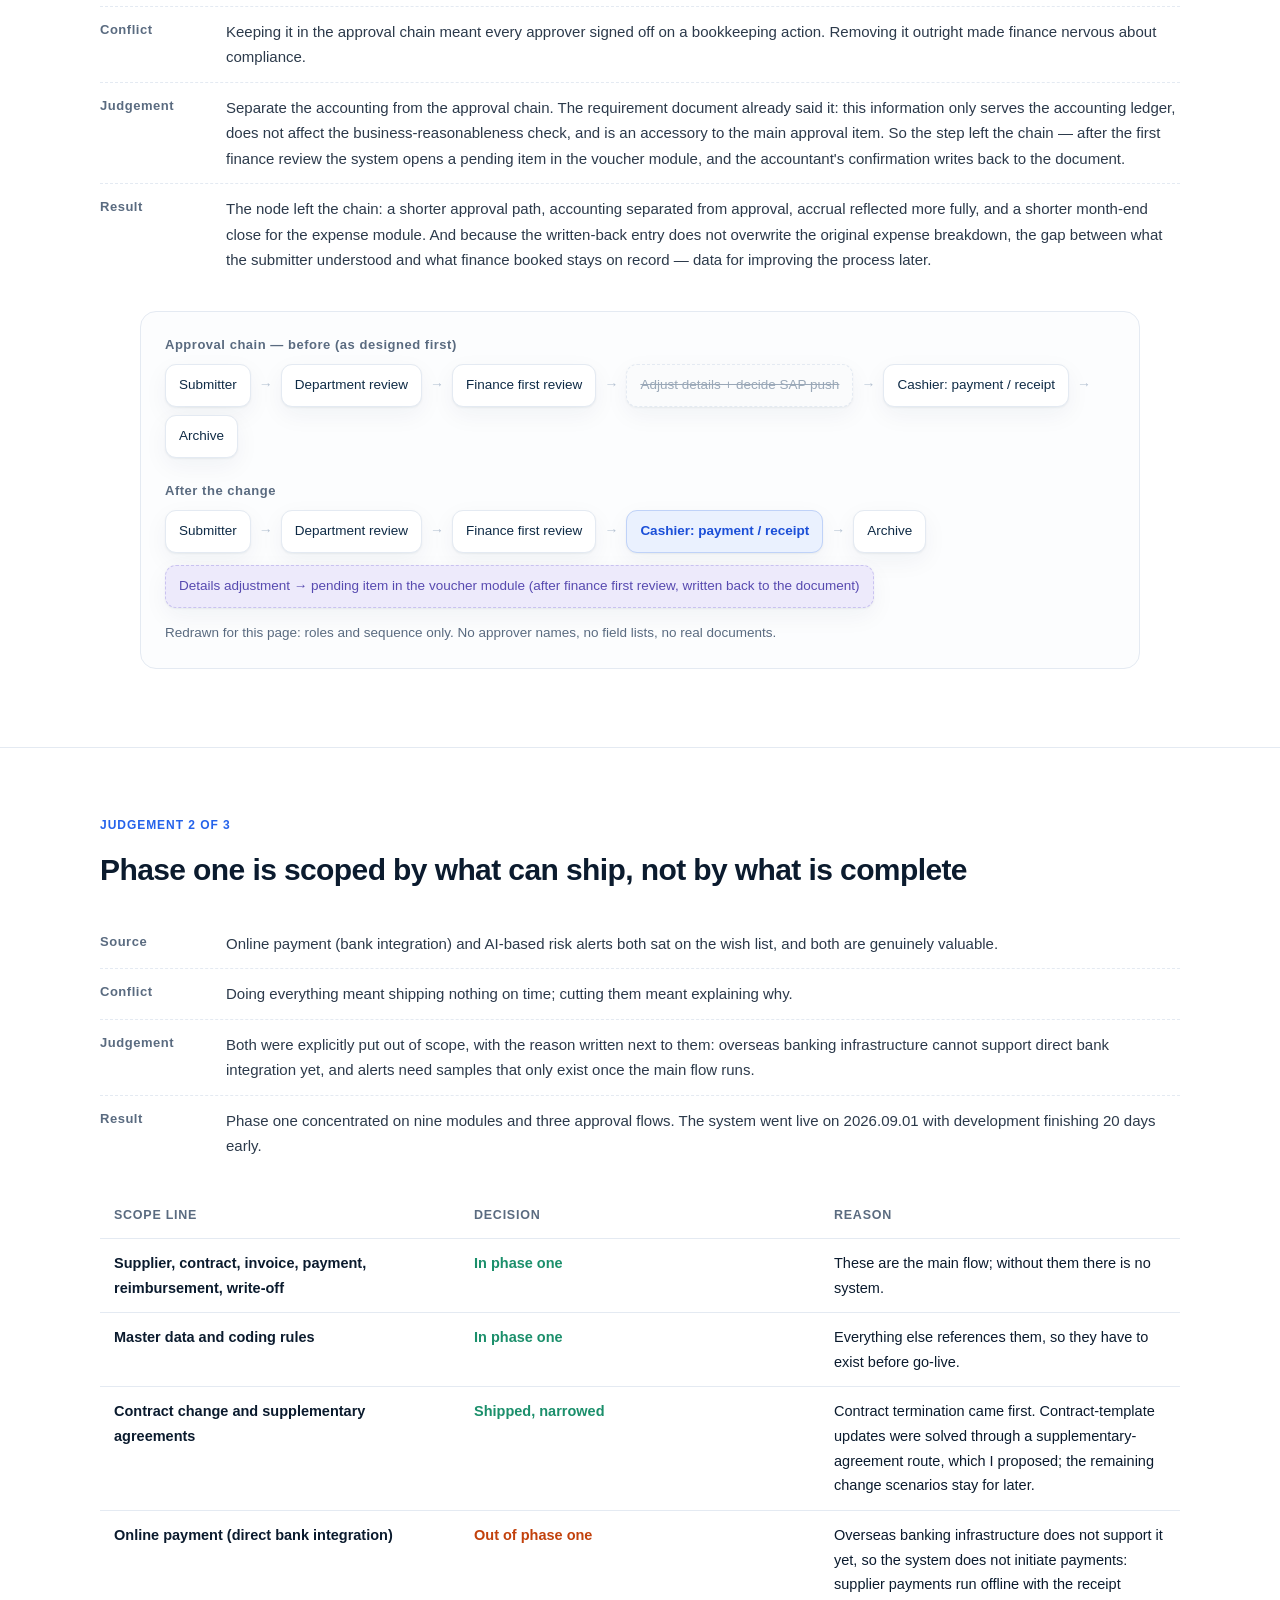
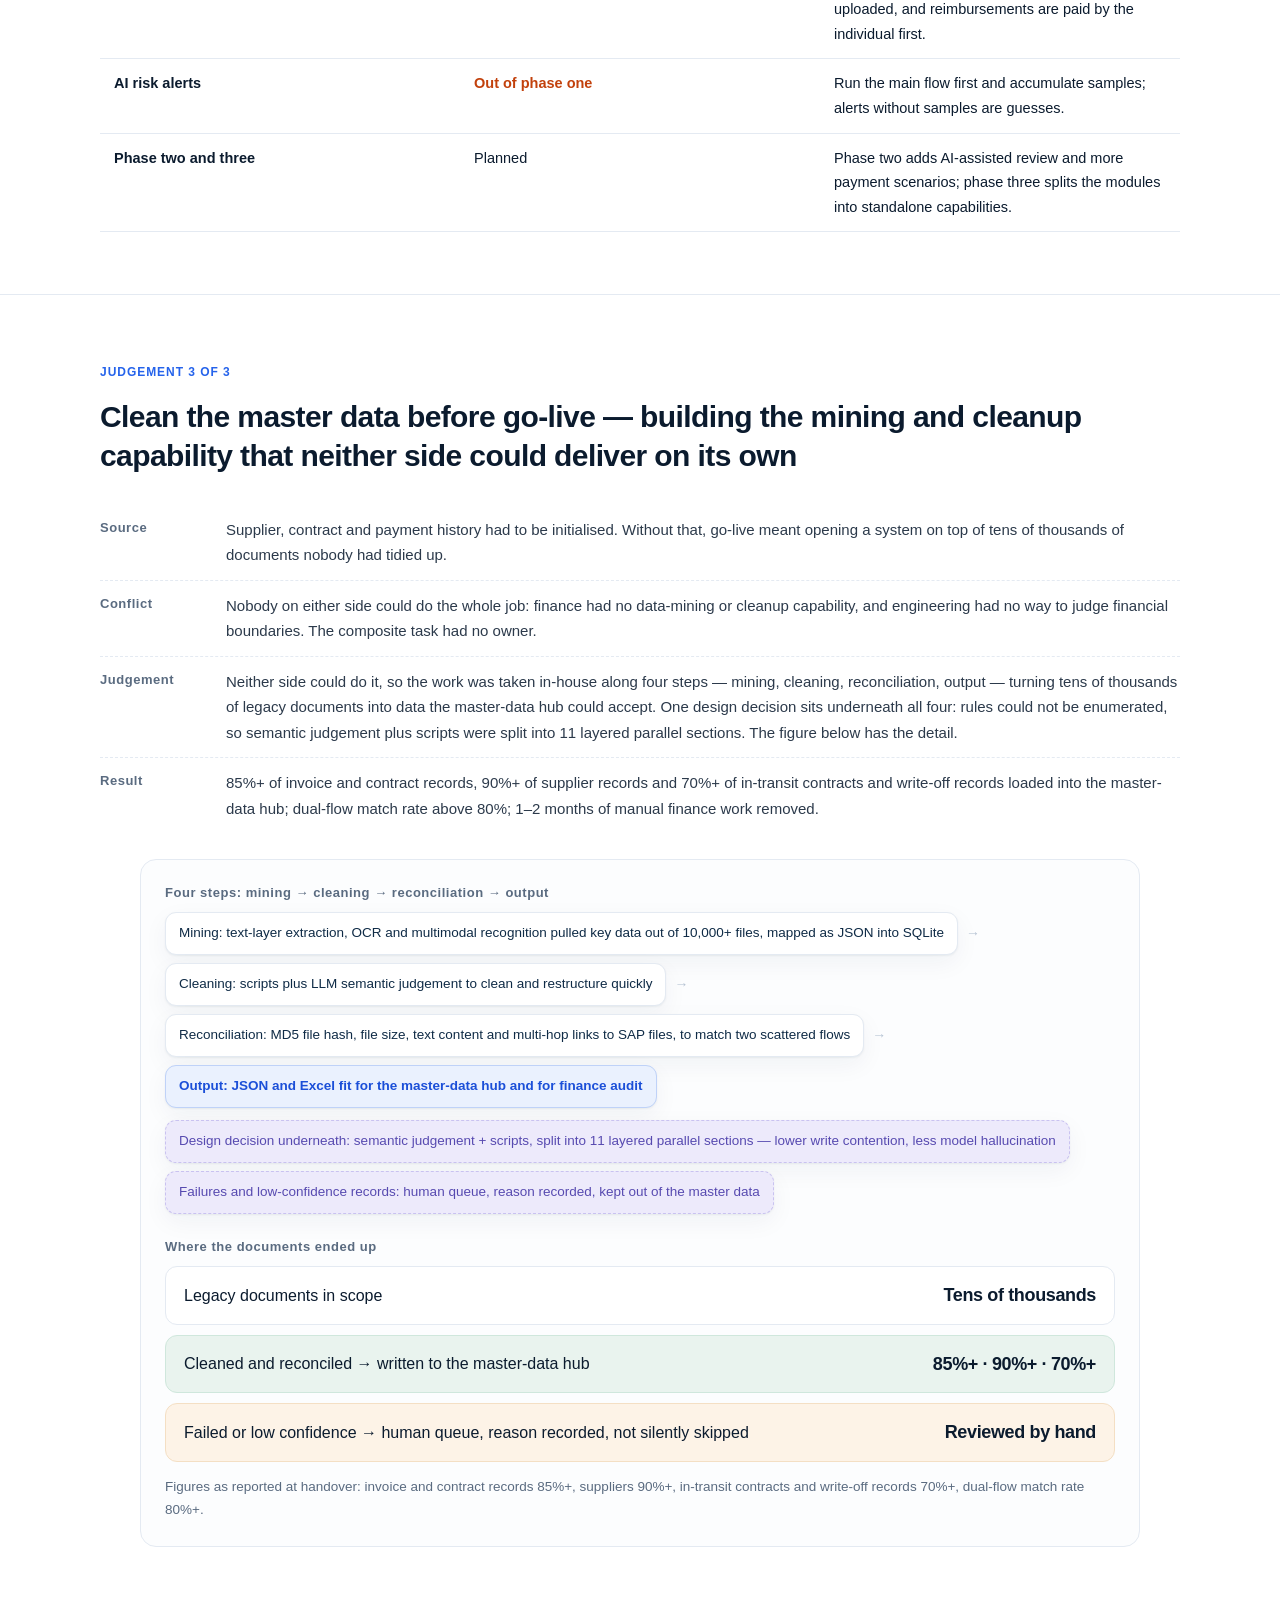
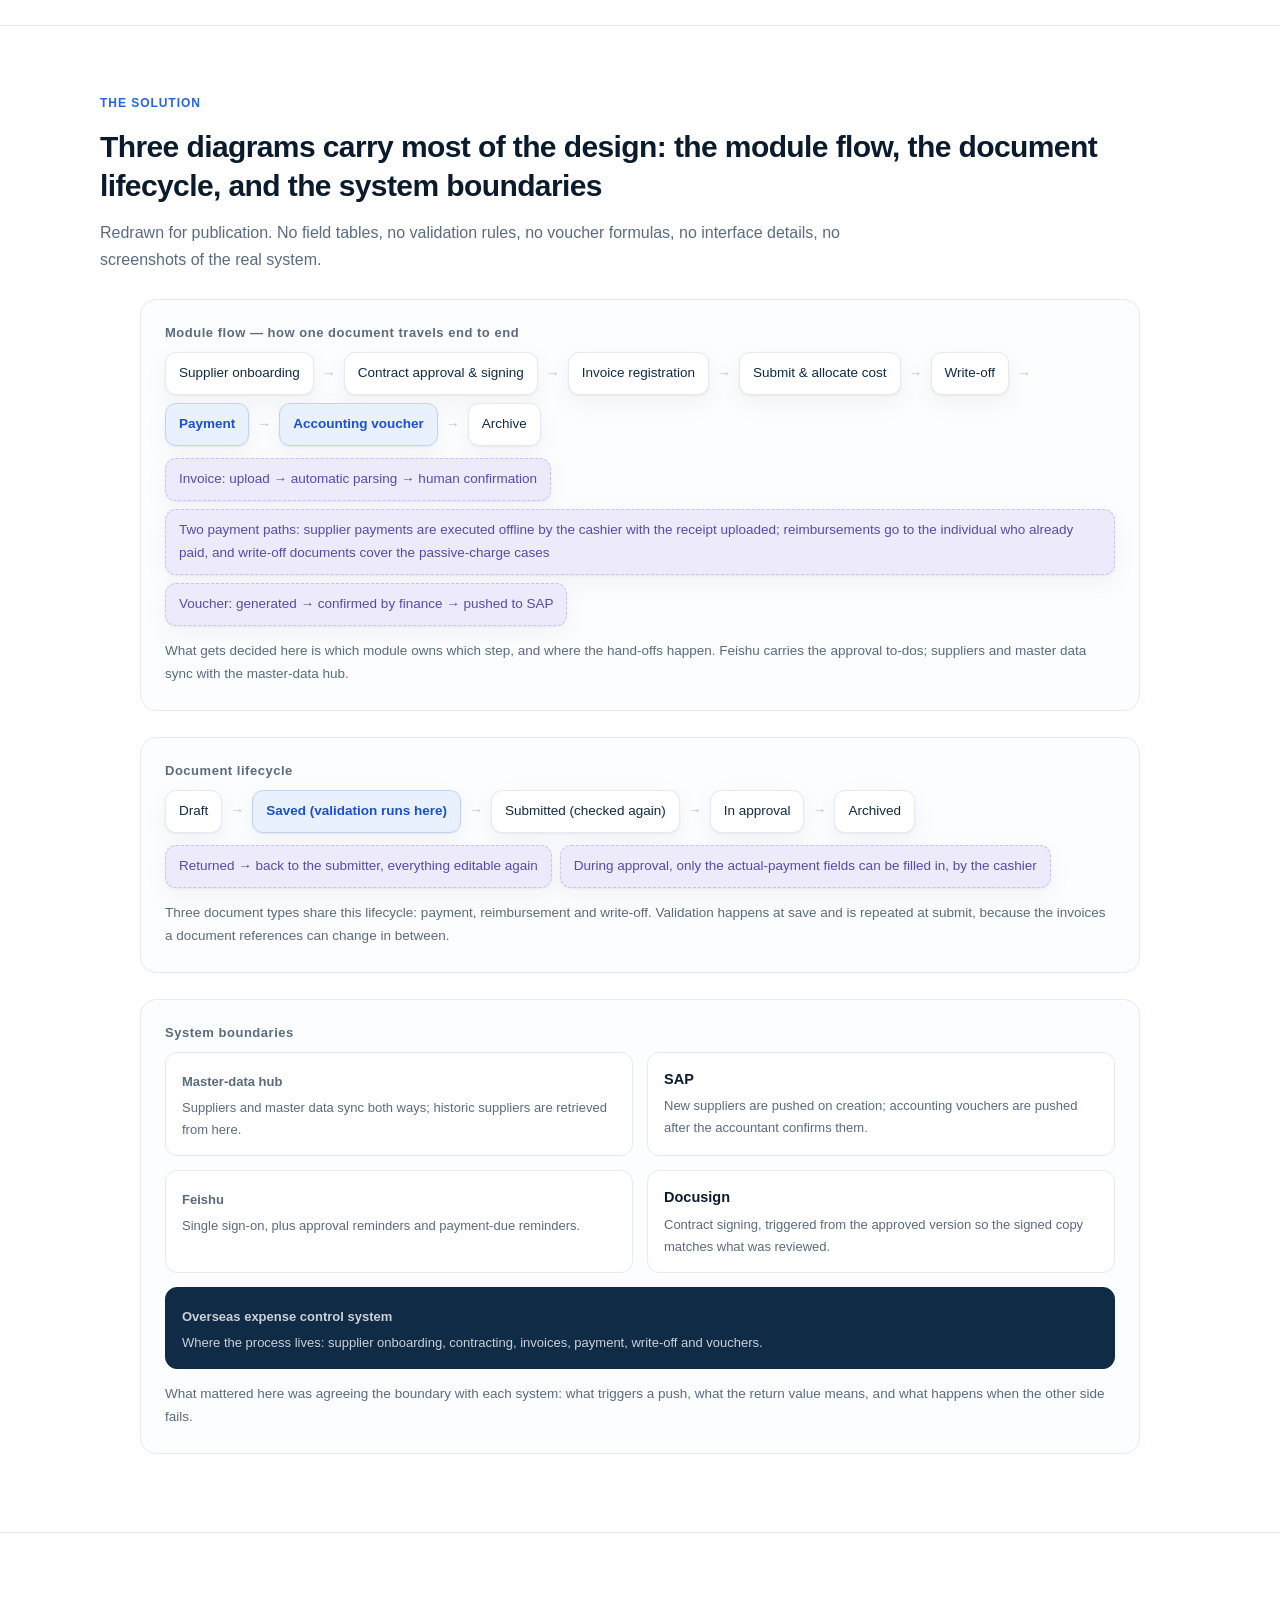
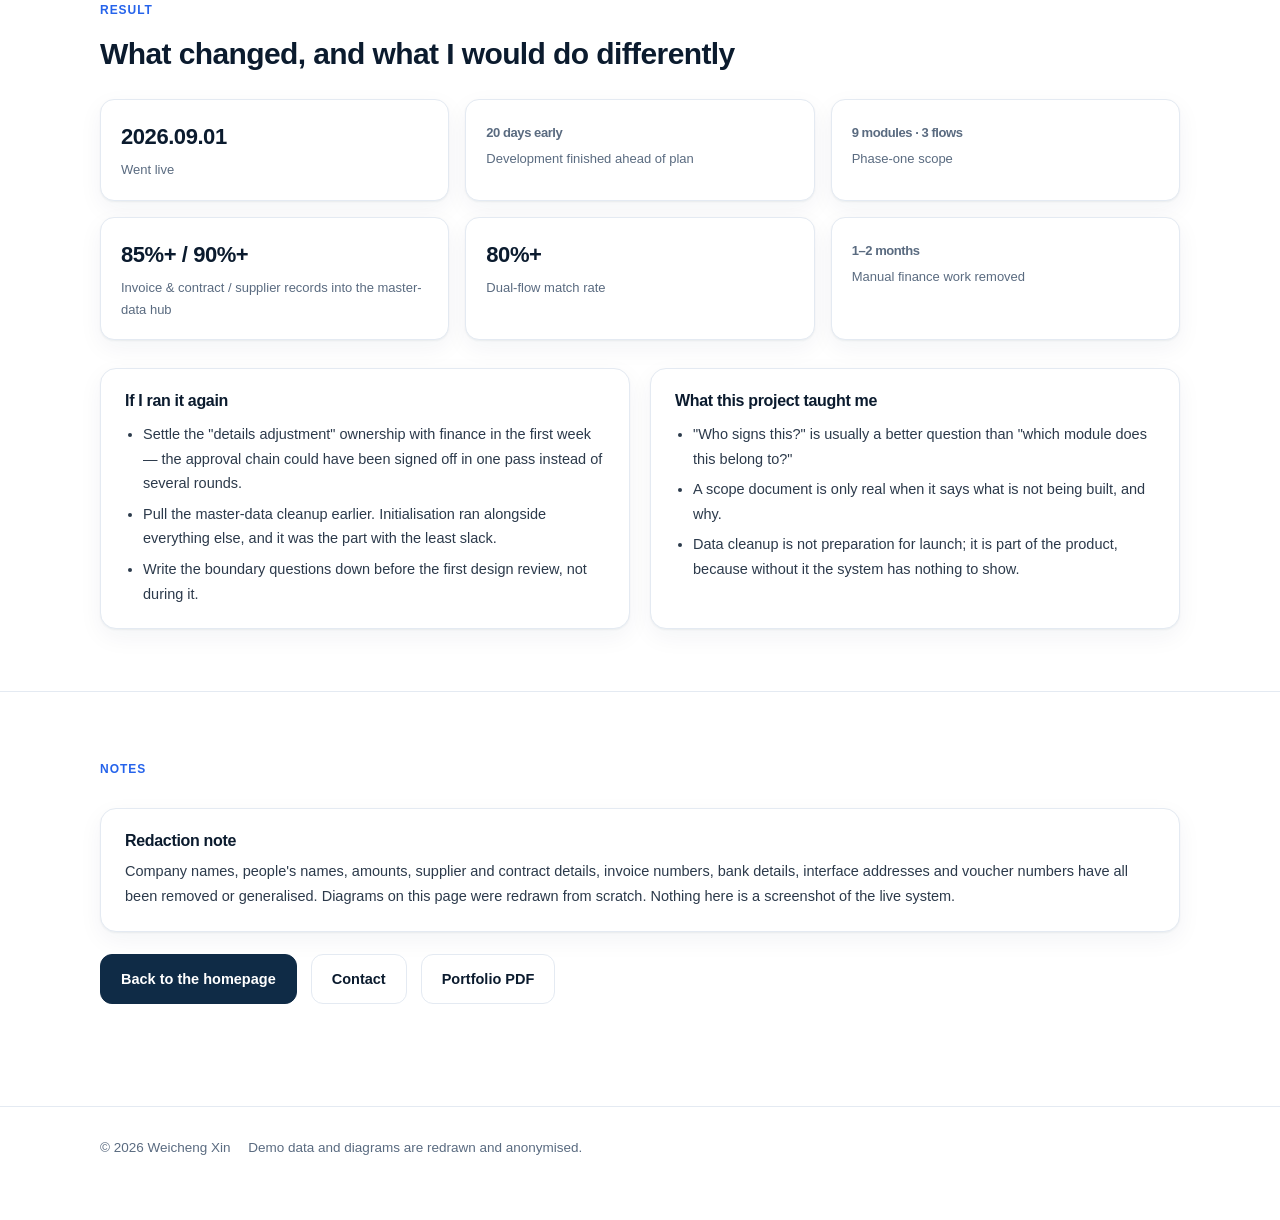
==== commit dd5d9ee0: "Rework the hero and key copy, trim the case study, and rebuild the portfolio PDF" ====
--- a/case/overseas-expense/index.html
+++ b/case/overseas-expense/index.html
@@ -50,8 +50,8 @@
     </div>
 
     <h1>
-      <span data-en>Overseas expense control: turning a payment process nobody could describe into a system that shipped</span>
-      <span data-zh>海外费控系统：把一条说不清的付款流程，做成能上线的系统</span>
+      <span data-en>Overseas expense control: aligning what multiple departments could not explain into a system that shipped</span>
+      <span data-zh>海外费控系统：把多个部门说不清的需求对齐，做成能上线的系统</span>
     </h1>
     <p class="role">
 <span data-en>Second product manager · May–Aug 2026 · phase-one requirements and product solution</span>
@@ -118,12 +118,12 @@
   <div class="wrap">
     <div class="kicker"><span data-en>Background</span><span data-zh>背景与约束</span></div>
     <h2>
-      <span data-en>Why this was hard — and it was not the "business process re-engineering" kind of hard</span>
-      <span data-zh>为什么这件事难——不是流程再造那种难</span>
+      <span data-en>This was more than a process re-engineering problem</span>
+      <span data-zh>这件事不只是流程再造</span>
     </h2>
     <p class="lead">
-      <span data-en>Six pain points came out of the kick-off and the finance interviews. Every one of them is a question somebody could not answer.</span>
-      <span data-zh>启动会和财务访谈里暴露出六个痛点，每一个都是「有人答不上来的一个问题」。</span>
+      <span data-en>Six pain points surfaced in the kick-off and the interviews. Every one of them is a question somebody could not answer.</span>
+      <span data-zh>启动会和访谈里暴露出六个痛点，每一个都是「有人答不上来的一个问题」。</span>
     </p>
     <div class="grid2">
       <div class="card">
@@ -135,7 +135,7 @@
         <p><span data-en>Whether a contract was paid, how much was paid and how much was left had no visual tracking — business users asked finance by chat.</span><span data-zh>合同是否完成付款、已付与未付金额没有可视化追踪，业务只能反复问财务。</span></p>
       </div>
       <div class="card">
-        <h4><span data-en>3. Entry errors carried money risk</span><span data-zh>3. 录入错误带着资金风险</span></h4>
+        <h4><span data-en>3. Document data depended on manual entry</span><span data-zh>3. 大量单据依赖人工手动录入</span></h4>
         <p><span data-en>Payment details were typed in by hand with little validation, leaving room for wrong or late payments to suppliers.</span><span data-zh>付款信息录入缺少有效校验，存在向供应商错付、迟付的资金风险。</span></p>
       </div>
       <div class="card">
@@ -216,10 +216,6 @@
 <section class="screen">
   <div class="wrap">
     <div class="kicker"><span data-en>Gathering information</span><span data-zh>我怎么拿到信息</span></div>
-    <h2>
-      <span data-en>Ask the right people, then cross-check what they say</span>
-      <span data-zh>先问对的人，再交叉验证</span>
-    </h2>
     <div class="grid3">
       <div class="card">
         <h4><span data-en>Finance</span><span data-zh>财务</span></h4>
